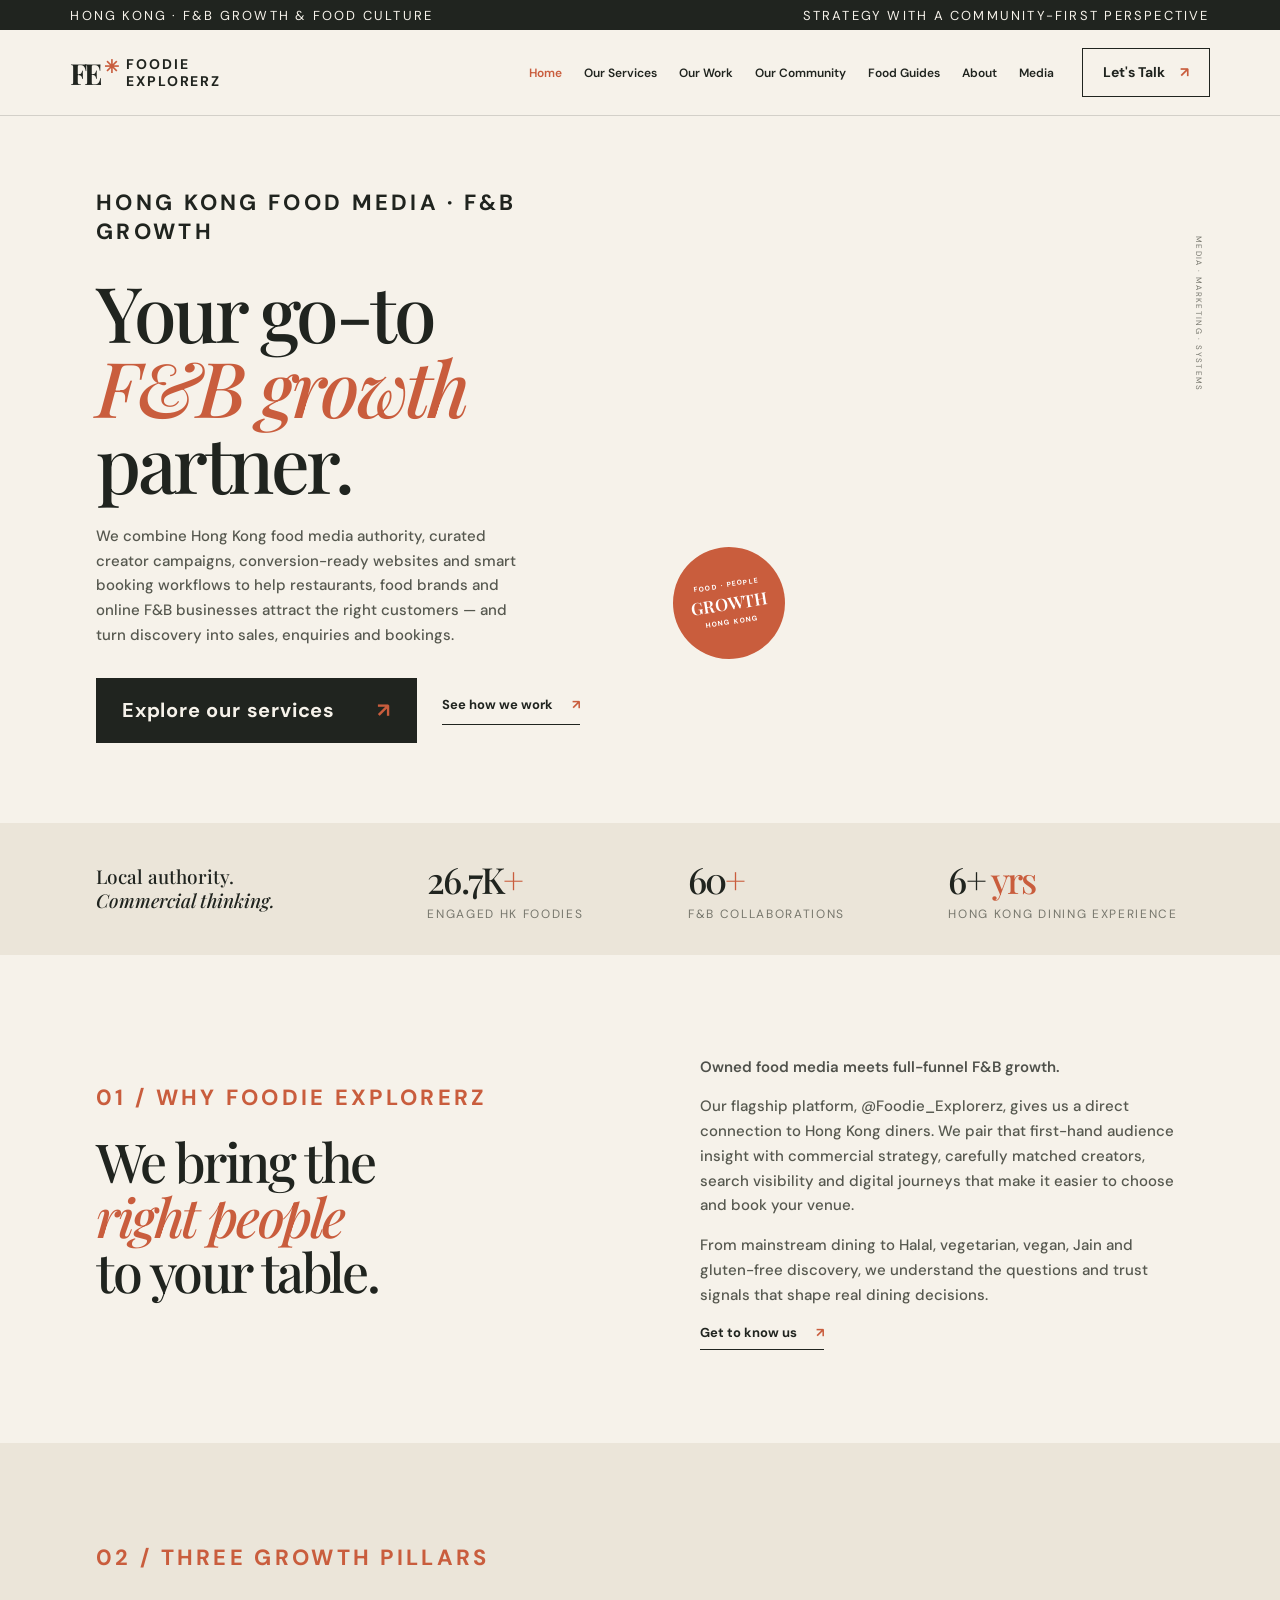
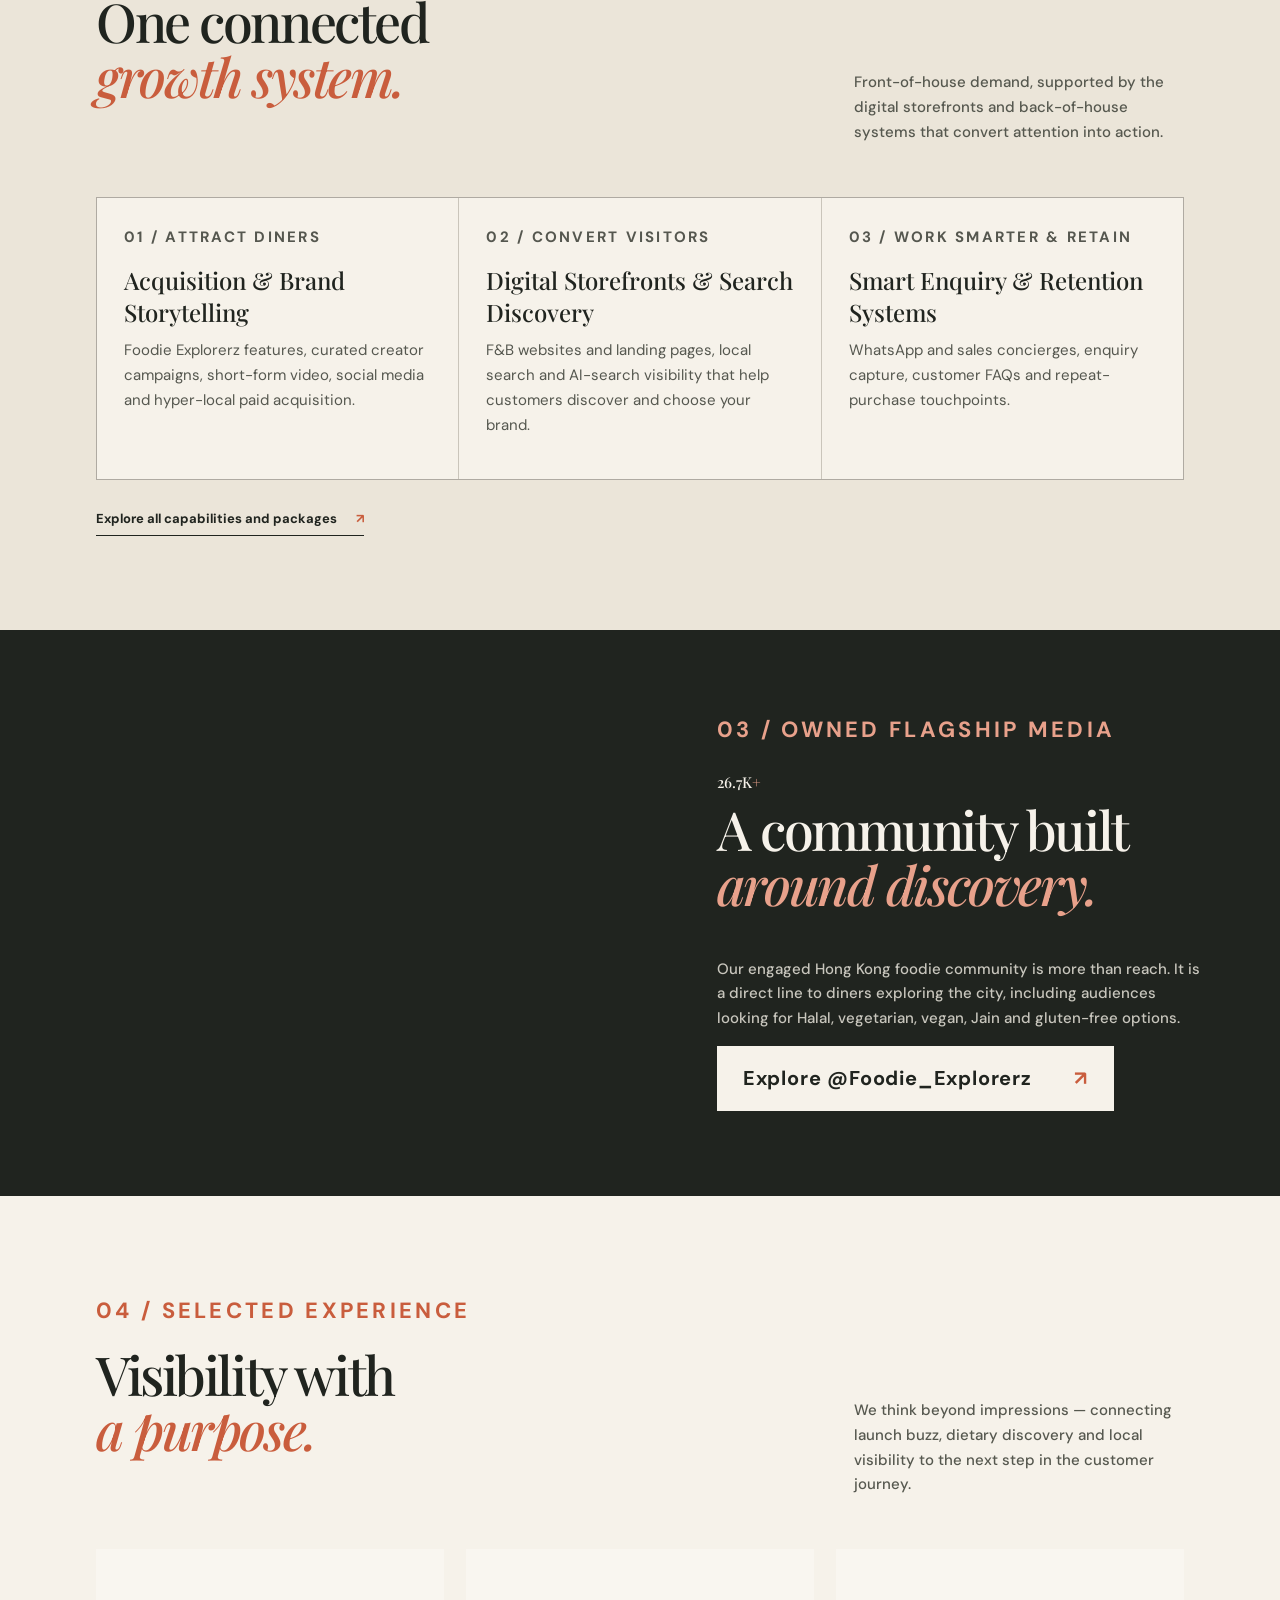
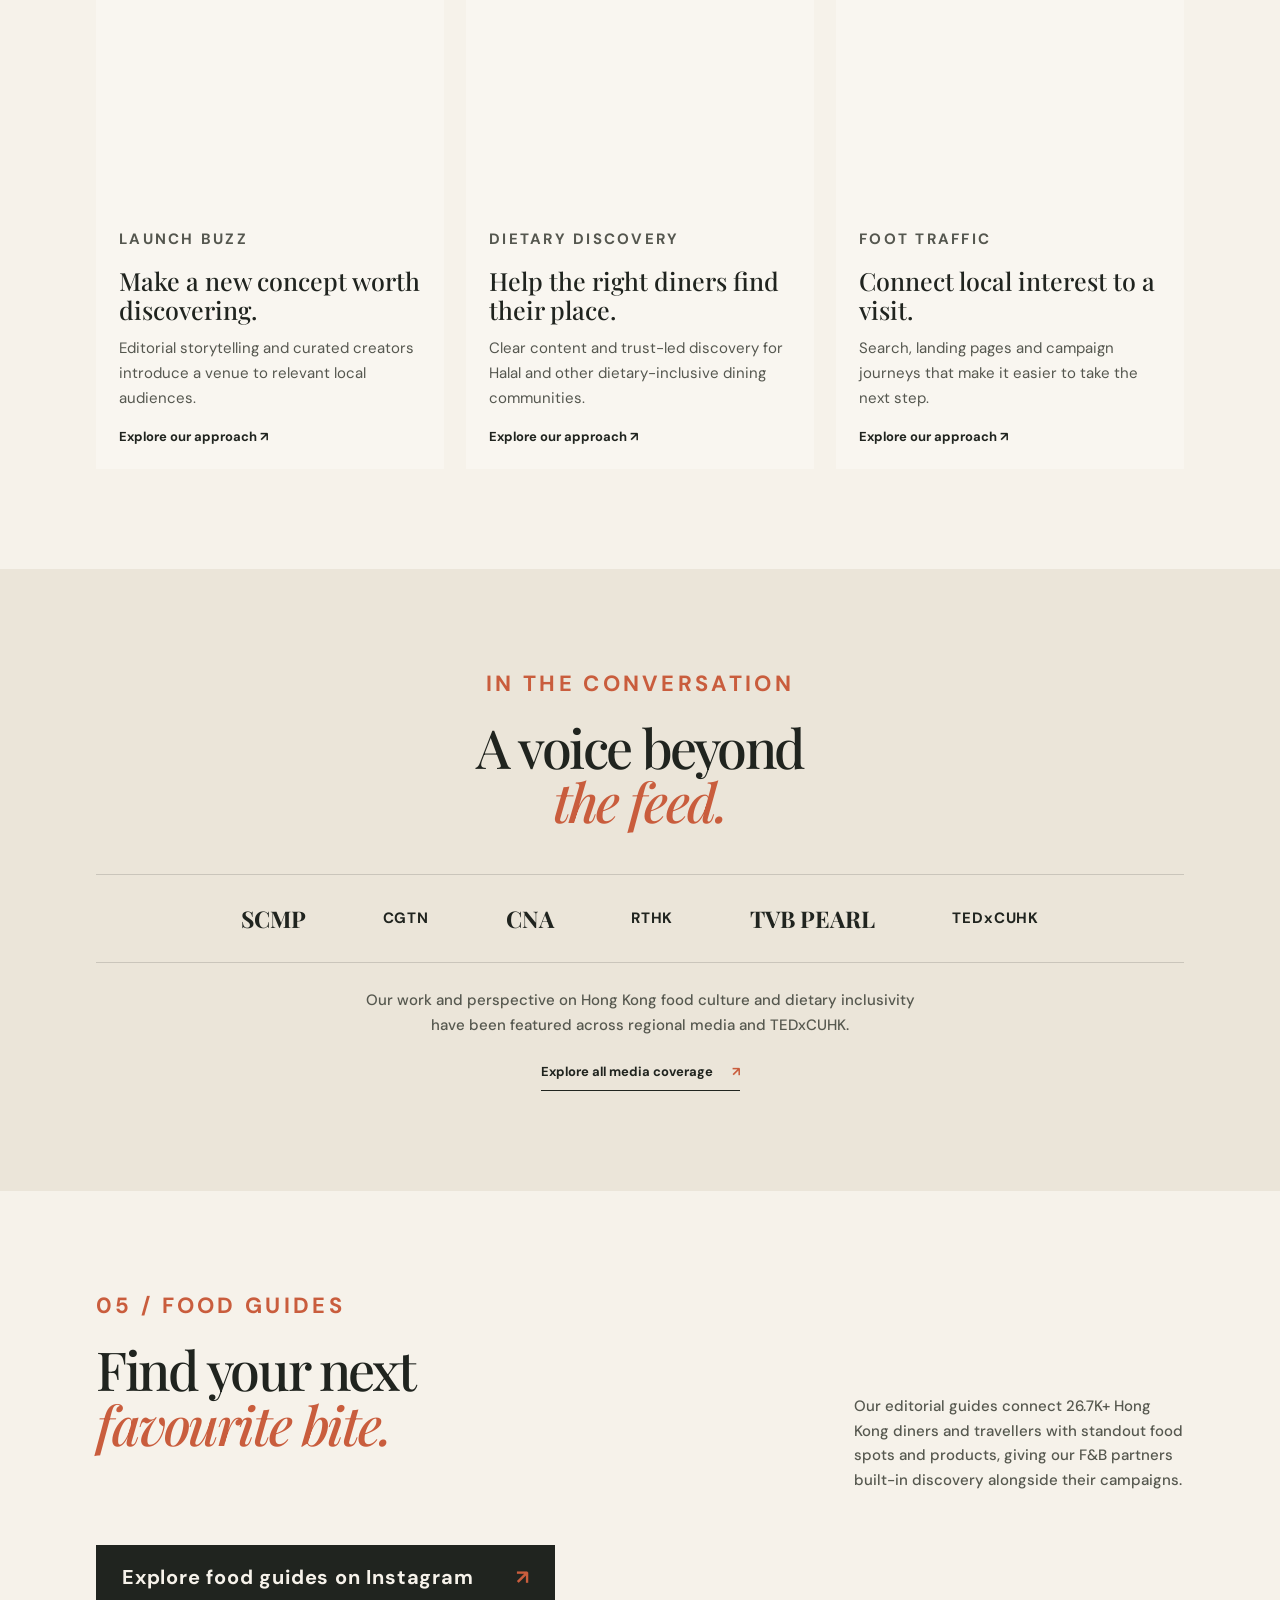
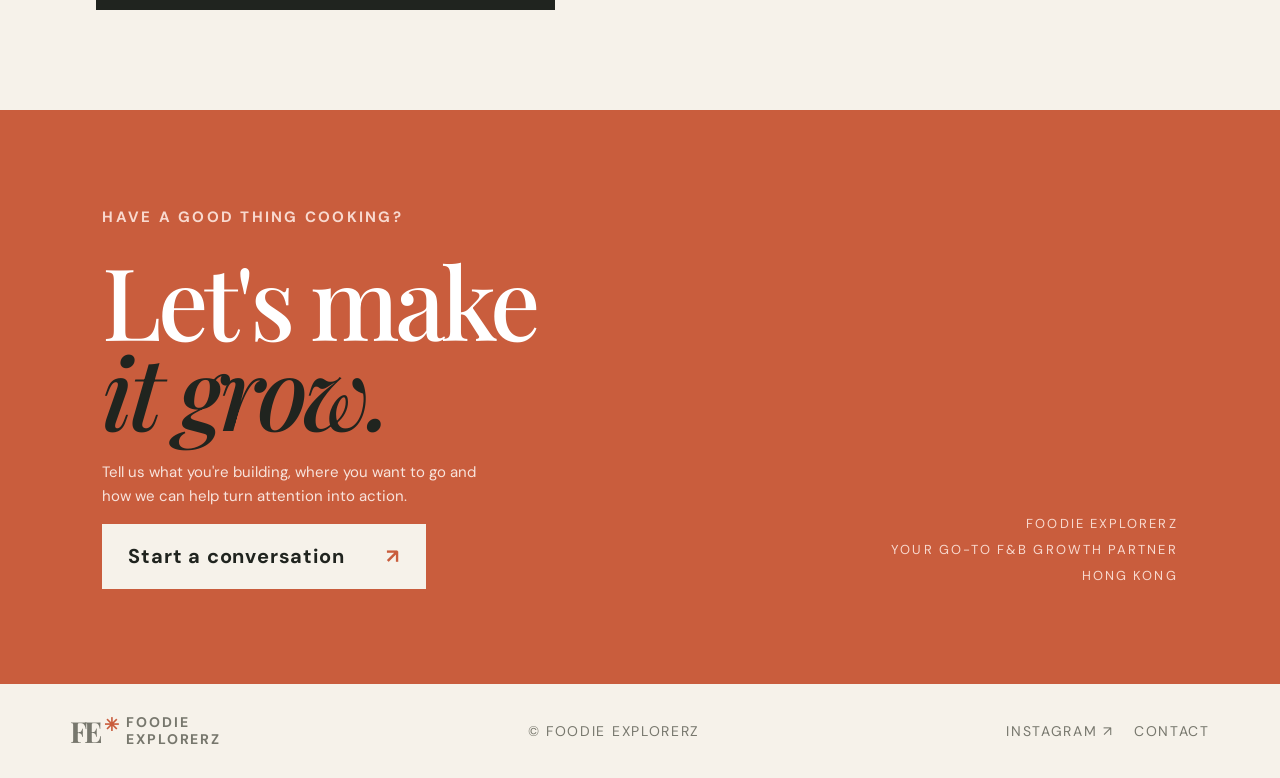
==== index.html @ ff0cc697 "Remove image from right people section" ====
<!doctype html><html lang="en"><head><meta charset="utf-8"><meta name="viewport" content="width=device-width,initial-scale=1"><meta name="description" content="Hong Kong's F&B growth partner combining food media authority, curated creator campaigns, digital storefronts and smart booking workflows."><meta name="theme-color" content="#f6f2ea"><title>Foodie Explorerz — Your Go-to F&B Growth Partner | Foodie Explorerz</title><link rel="stylesheet" href="styles.css?v=20261122-expanded-fnb"></head><body><div class="topline"><span>Hong Kong · F&B growth & food culture</span><span>Strategy with a community-first perspective</span></div><header class="header"><a class="brand" href="index.html"><span class="brand-symbol">FE<b>✳</b></span><span class="brand-word">FOODIE<br>EXPLORERZ</span></a><button class="menu" aria-label="Toggle navigation" aria-expanded="false">☰</button><nav class="nav"><a class="active" href="index.html">Home</a><a class="" href="services.html">Our Services</a><a class="" href="work.html">Our Work</a><a href="community.html">Our Community</a><a href="guides.html">Food Guides</a><a class="" href="about.html">About</a><a href="media.html">Media</a><a class="nav-button " href="contact.html">Let's Talk <span>↗</span></a></nav></header><main>
<section class="hero"><div class="hero-copy"><p class="eyebrow">HONG KONG FOOD MEDIA · F&B GROWTH</p><h1 class="display">Your go-to<br><em>F&B growth</em><br>partner.</h1><p class="body-copy">We combine Hong Kong food media authority, curated creator campaigns, conversion-ready websites and smart booking workflows to help restaurants, food brands and online F&B businesses attract the right customers — and turn discovery into sales, enquiries and bookings.</p><div class="actions"><a class="btn" href="services.html">Explore our services <span class="arrow">↗</span></a><a class="text-link" href="work.html">See how we work <span class="arrow">↗</span></a></div></div>
<div class="hero-visual"><div class="hero-main"></div><div class="hero-inset"></div><div class="roundel"><small>FOOD · PEOPLE</small>GROWTH<span>HONG KONG</span></div><div class="hero-note">MEDIA · MARKETING · SYSTEMS</div></div></section>
<section class="metrics"><div class="metric-intro">Local authority.<br><em>Commercial thinking.</em></div><div class="metric"><strong>26.7K<span>+</span></strong><small>ENGAGED HK FOODIES</small></div><div class="metric"><strong>60<span>+</span></strong><small>F&B COLLABORATIONS</small></div><div class="metric"><strong>6+<span> yrs</span></strong><small>HONG KONG DINING EXPERIENCE</small></div></section>
<section class="section"><div class="split"><div><p class="kicker">01 / WHY FOODIE EXPLORERZ</p><h2 class="h2">We bring the<br><em>right people</em><br>to your table.</h2></div><div><p class="lead">Owned food media meets full-funnel F&B growth.</p><p class="body-copy">Our flagship platform, @Foodie_Explorerz, gives us a direct connection to Hong Kong diners. We pair that first-hand audience insight with commercial strategy, carefully matched creators, search visibility and digital journeys that make it easier to choose and book your venue.</p><p class="body-copy">From mainstream dining to Halal, vegetarian, vegan, Jain and gluten-free discovery, we understand the questions and trust signals that shape real dining decisions.</p><a class="text-link" href="about.html">Get to know us <span class="arrow">↗</span></a></div></div><!-- REPLACE WITH REAL HK SHOOT PHOTO: authentic Hong Kong restaurant kitchen or chef at work. -->
</section>
<section class="section services-preview"><div class="section-head"><div><p class="kicker">02 / THREE GROWTH PILLARS</p><h2 class="h2">One connected<br><em>growth system.</em></h2></div><p class="body-copy">Front-of-house demand, supported by the digital storefronts and back-of-house systems that convert attention into action.</p></div><div class="feature-list pillars"><article class="feature"><p class="kicker">01 / ATTRACT DINERS</p><h3>Acquisition & Brand Storytelling</h3><p>Foodie Explorerz features, curated creator campaigns, short-form video, social media and hyper-local paid acquisition.</p></article><article class="feature"><p class="kicker">02 / CONVERT VISITORS</p><h3>Digital Storefronts & Search Discovery</h3><p>F&B websites and landing pages, local search and AI-search visibility that help customers discover and choose your brand.</p></article><article class="feature"><p class="kicker">03 / WORK SMARTER & RETAIN</p><h3>Smart Enquiry & Retention Systems</h3><p>WhatsApp and sales concierges, enquiry capture, customer FAQs and repeat-purchase touchpoints.</p></article></div><div style="margin-top:28px"><a class="text-link" href="services.html">Explore all capabilities and packages <span class="arrow">↗</span></a></div></section>
<!-- REPLACE WITH REAL HK SHOOT PHOTO: Hong Kong diners sharing a meal; use an owned community photograph. -->
<section class="dark-feature"><div class="dark-image"></div><div class="dark-copy"><p class="kicker">03 / OWNED FLAGSHIP MEDIA</p><p class="big-number">26.7K<span>+</span></p><h2 class="h2">A community built<br><em>around discovery.</em></h2><p class="body-copy" style="color:#c8c6bd">Our engaged Hong Kong foodie community is more than reach. It is a direct line to diners exploring the city, including audiences looking for Halal, vegetarian, vegan, Jain and gluten-free options.</p><a class="btn btn-light" href="https://www.instagram.com/foodie_explorerz/" target="_blank" rel="noopener">Explore @Foodie_Explorerz <span class="arrow">↗</span></a></div></section>
<section class="section"><div class="section-head"><div><p class="kicker">04 / SELECTED EXPERIENCE</p><h2 class="h2">Visibility with<br><em>a purpose.</em></h2></div><p class="body-copy">We think beyond impressions — connecting launch buzz, dietary discovery and local visibility to the next step in the customer journey.</p></div><div class="cards"><article class="card"><!-- REPLACE WITH REAL HK SHOOT PHOTO: relevant restaurant, menu or campaign image for this case-study card. -->
<div class="card-image" style="background-image:url('https://images.unsplash.com/photo-1559339352-11d035aa65de?auto=format&fit=crop&w=900&q=85')"></div><div class="card-content"><p class="kicker">LAUNCH BUZZ</p><h3>Make a new concept worth discovering.</h3><p>Editorial storytelling and curated creators introduce a venue to relevant local audiences.</p><a href="work.html">Explore our approach ↗</a></div></article><article class="card"><div class="card-image" style="background-image:url('https://images.unsplash.com/photo-1555396273-367ea4eb4db5?auto=format&fit=crop&w=900&q=85')"></div><div class="card-content"><p class="kicker">DIETARY DISCOVERY</p><h3>Help the right diners find their place.</h3><p>Clear content and trust-led discovery for Halal and other dietary-inclusive dining communities.</p><a href="work.html">Explore our approach ↗</a></div></article><article class="card"><div class="card-image" style="background-image:url('https://images.unsplash.com/photo-1517248135467-4c7edcad34c4?auto=format&fit=crop&w=900&q=85')"></div><div class="card-content"><p class="kicker">FOOT TRAFFIC</p><h3>Connect local interest to a visit.</h3><p>Search, landing pages and campaign journeys that make it easier to take the next step.</p><a href="work.html">Explore our approach ↗</a></div></article></div></section>
<section class="section press"><p class="kicker">IN THE CONVERSATION</p><h2 class="h2">A voice beyond<br><em>the feed.</em></h2><div class="press-logos"><span>SCMP</span><span>CGTN</span><span>CNA</span><span>RTHK</span><span>TVB PEARL</span><span>TEDxCUHK</span></div><p class="body-copy" style="max-width:570px;margin:25px auto 0">Our work and perspective on Hong Kong food culture and dietary inclusivity have been featured across regional media and TEDxCUHK.</p><div class="press-more"><a class="text-link" href="media.html">Explore all media coverage <span class="arrow">↗</span></a></div></section>
<section class="section"><div class="section-head"><div><p class="kicker">05 / FOOD GUIDES</p><h2 class="h2">Find your next<br><em>favourite bite.</em></h2></div><p class="body-copy">Our editorial guides connect 26.7K+ Hong Kong diners and travellers with standout food spots and products, giving our F&B partners built-in discovery alongside their campaigns.</p></div><a class="btn" href="https://www.instagram.com/foodie_explorerz/" target="_blank" rel="noopener">Explore food guides on Instagram <span class="arrow">↗</span></a></section>
<section class="cta"><div><p class="kicker">HAVE A GOOD THING COOKING?</p><h2>Let's make<br><em>it grow.</em></h2><p>Tell us what you're building, where you want to go and how we can help turn attention into action.</p><a class="btn btn-light" href="contact.html">Start a conversation <span class="arrow">↗</span></a></div><div class="cta-aside">FOODIE EXPLORERZ<br>YOUR GO-TO F&B GROWTH PARTNER<br>HONG KONG</div></section></main><footer class="footer"><a class="brand" href="index.html"><span class="brand-symbol">FE<b>✳</b></span><span class="brand-word">FOODIE<br>EXPLORERZ</span></a><span>© <span data-year></span> FOODIE EXPLORERZ</span><div class="footer-links"><a href="https://www.instagram.com/foodie_explorerz/" target="_blank" rel="noopener">INSTAGRAM ↗</a><a href="contact.html">CONTACT</a></div></footer><script src="script.js"></script></body></html>
---- styles.css ----
@import url('https://fonts.googleapis.com/css2?family=DM+Sans:wght@400;500;600;700&family=Playfair+Display:ital,wght@0,500;0,600;0,700;1,500;1,600&display=swap');
:root{--cream:#f6f2ea;--paper:#ebe5d9;--ink:#20241f;--muted:#77776d;--accent:#c95d3d;--line:rgba(32,36,31,.16);--serif:'Playfair Display',Georgia,serif;--sans:'DM Sans',Arial,sans-serif;--max:1280px}
*{box-sizing:border-box}html{scroll-behavior:smooth}body{margin:0;background:var(--cream);color:var(--ink);font-family:var(--sans);-webkit-font-smoothing:antialiased}a{color:inherit;text-decoration:none}img{max-width:100%;display:block}.topline{height:30px;background:var(--ink);color:var(--cream);display:flex;align-items:center;justify-content:space-between;padding:0 5.5%;font-size:8px;letter-spacing:.17em;text-transform:uppercase}.header{height:86px;padding:0 5.5%;display:flex;align-items:center;justify-content:space-between;border-bottom:1px solid var(--line);position:sticky;top:0;background:rgba(246,242,234,.96);backdrop-filter:blur(12px);z-index:20}.brand{display:flex;align-items:center;gap:10px}.brand-symbol{font:700 29px var(--serif);letter-spacing:-.1em}.brand-symbol b{color:var(--accent);font-size:18px;vertical-align:top;margin-left:4px}.brand-word{font-size:9px;font-weight:700;line-height:1.2;letter-spacing:.14em}.nav{display:flex;align-items:center;gap:27px;font-size:10px;font-weight:600}.nav a{transition:color .2s}.nav a:hover,.nav a.active{color:var(--accent)}.nav .nav-button{padding:13px 17px;border:1px solid var(--ink)}.nav-button span,.arrow{color:var(--accent);margin-left:12px}.menu{display:none;border:0;background:none;font-size:24px;color:var(--ink)}.wrap{max-width:var(--max);margin:auto}.eyebrow,.kicker{font-size:9px;letter-spacing:.19em;font-weight:700;text-transform:uppercase}.kicker{color:var(--accent)}h1,h2,h3,p{margin-top:0}h1,h2{font-family:var(--serif);font-weight:500;letter-spacing:-.045em}h1 em,h2 em{color:var(--accent);font-weight:500}.display{font-size:clamp(54px,7vw,94px);line-height:.98}.h2{font-size:clamp(43px,5vw,68px);line-height:1.02}.lead{font:500 22px/1.4 var(--serif)}.body-copy{font-size:13px;line-height:1.9;color:var(--muted)}.btn{display:inline-flex;align-items:center;justify-content:space-between;gap:30px;padding:16px 19px;background:var(--ink);color:var(--cream);font-size:10px;font-weight:700;letter-spacing:.04em;transition:transform .2s}.btn:hover{transform:translateY(-3px)}.btn-light{background:var(--cream);color:var(--ink)}.btn-outline{background:transparent;border:1px solid var(--ink);color:var(--ink)}.text-link{font-size:10px;font-weight:700;border-bottom:1px solid var(--ink);padding-bottom:8px}.text-link .arrow{margin-left:16px}.section{padding:100px 7.5%}.section-head{display:flex;align-items:end;justify-content:space-between;gap:45px;margin-bottom:48px}.section-head>p{max-width:330px;margin:0 0 4px}.hero{padding:72px 7.5% 80px;display:grid;grid-template-columns:1fr 1fr;gap:6%;align-items:center;max-width:1500px;margin:auto}.hero-copy{max-width:590px}.hero h1{margin:28px 0 24px}.hero-copy .body-copy{max-width:440px}.actions{display:flex;align-items:center;gap:25px;margin-top:30px;flex-wrap:wrap}.hero-visual{height:510px;position:relative}.hero-main{position:absolute;inset:0 8% 8% 8%;background:center/cover url('https://images.unsplash.com/photo-1414235077428-338989a2e8c0?auto=format&fit=crop&w=1400&q=85')}.hero-inset{position:absolute;right:0;bottom:0;width:38%;height:40%;border:9px solid var(--cream);background:center/cover url('https://images.unsplash.com/photo-1547592180-85f173990554?auto=format&fit=crop&w=700&q=85')}.roundel{position:absolute;left:0;bottom:12%;width:112px;height:112px;border-radius:50%;background:var(--accent);color:white;display:grid;place-content:center;text-align:center;transform:rotate(-9deg);font:600 17px/1.1 var(--serif)}.roundel small{font:700 7px var(--sans);letter-spacing:.17em;margin-bottom:5px}.roundel span{font:700 7px var(--sans);letter-spacing:.15em;margin-top:5px}.hero-note{position:absolute;right:-20px;top:5%;writing-mode:vertical-rl;font-size:8px;letter-spacing:.17em;color:var(--muted)}.metrics{background:var(--paper);padding:32px 7.5%;display:grid;grid-template-columns:1.3fr repeat(3,1fr);gap:25px;align-items:center}.metric-intro{font:500 19px/1.25 var(--serif)}.metric strong{font:500 40px var(--serif);letter-spacing:-.05em;display:block}.metric strong span{color:var(--accent)}.metric small{font-size:8px;letter-spacing:.14em;color:var(--muted)}.split{display:grid;grid-template-columns:1fr 1fr;gap:11%;align-items:end}.image-wide{height:390px;background:center/cover url('https://maryamdps.github.io/projects/foodie-explorerz/HKTDC%20Expo.png');margin-top:60px}.services-preview{background:var(--paper)}.service-list{border-top:1px solid var(--line)}.service{display:grid;grid-template-columns:60px 1fr 30px;gap:18px;align-items:center;padding:25px 0;border-bottom:1px solid var(--line)}.service .num{font-size:9px;color:var(--accent)}.service h3{font:500 24px var(--serif);margin:0 0 6px}.service p{font-size:11px;color:var(--muted);margin:0;line-height:1.7}.service .arrow{font-size:20px}.dark-feature{background:var(--ink);color:var(--cream);display:grid;grid-template-columns:1fr 1fr;min-height:540px}.dark-image{background:center/cover url('https://images.unsplash.com/photo-1517248135467-4c7edcad34c4?auto=format&fit=crop&w=1300&q=85')}.dark-copy{padding:85px 12%;align-self:center}.dark-copy .kicker{color:#e8a18b}.dark-copy .h2 em{color:#e8a18b}.big-number{font:500 72px var(--serif);margin:26px 0 8px}.big-number span{color:#e8a18b}.cards{display:grid;grid-template-columns:repeat(3,1fr);gap:22px}.card-image{height:255px;background-size:cover;background-position:center}.card{background:#f9f6f0}.card-content{padding:23px}.card .kicker{font-size:8px}.card h3{font:500 25px/1.15 var(--serif);margin:12px 0}.card p{font-size:11px;line-height:1.8;color:var(--muted)}.card a{font-size:10px;font-weight:700}.press{background:var(--paper);text-align:center}.press-logos{display:flex;justify-content:center;gap:clamp(25px,6vw,80px);align-items:center;padding:28px 0;border-block:1px solid var(--line);font:700 23px var(--serif);flex-wrap:wrap}.press-logos span:nth-child(even){font:700 15px var(--sans);letter-spacing:.06em}.quote-grid{display:grid;grid-template-columns:repeat(3,1fr);gap:16px}.quote{padding:28px;background:var(--paper);min-height:220px;display:flex;flex-direction:column}.quote mark{background:none;color:var(--accent);font:50px var(--serif)}.quote p{font:500 16px/1.5 var(--serif);margin:12px 0 22px}.quote cite{font-style:normal;font-size:8px;font-weight:700;letter-spacing:.15em;color:var(--muted);margin-top:auto}.cta{background:var(--accent);color:white;padding:95px 8%;display:flex;justify-content:space-between;align-items:end;gap:40px}.cta .kicker{color:#f8d9cf}.cta h2{font-size:clamp(60px,8vw,100px);line-height:.9;margin:25px 0}.cta h2 em{color:var(--ink)}.cta p{font-size:12px;line-height:1.8;max-width:380px;color:#f8e3dc}.cta-aside{text-align:right;font-size:8px;line-height:2;letter-spacing:.16em;color:#f8d9cf}.footer{padding:28px 5.5%;display:flex;align-items:center;justify-content:space-between;gap:20px;font-size:8px;letter-spacing:.12em;color:var(--muted)}.footer-links{display:flex;gap:20px}.page-hero{padding:85px 8% 65px;max-width:1500px;margin:auto}.page-hero h1{max-width:900px;margin:25px 0}.page-hero .body-copy{max-width:600px}.page-banner{height:430px;background:center/cover}.two-col{display:grid;grid-template-columns:1fr 1fr;gap:8%;align-items:center}.feature-list{display:grid;grid-template-columns:1fr 1fr;gap:1px;background:var(--line);border:1px solid var(--line)}.feature{background:var(--cream);padding:27px}.feature h3{font:500 23px var(--serif);margin:10px 0}.feature p{font-size:11px;line-height:1.8;color:var(--muted)}.tag{display:inline-block;padding:8px 11px;border:1px solid var(--line);font-size:9px;margin:4px 5px 4px 0}.work-placeholder{background:var(--paper);padding:36px;min-height:180px;display:flex;flex-direction:column;justify-content:center}.work-placeholder strong{font:500 27px var(--serif)}.work-placeholder small{font-size:8px;letter-spacing:.16em;color:var(--accent)}.form{max-width:650px}.form label{display:block;font-size:10px;font-weight:700;margin:18px 0 7px}.form input,.form textarea,.form select{width:100%;padding:14px;border:1px solid var(--line);background:#fffdf9;font:12px var(--sans);color:var(--ink)}.form textarea{min-height:130px;resize:vertical}.form-note{font-size:10px;color:var(--muted);line-height:1.7}.guide-grid{display:grid;grid-template-columns:repeat(3,1fr);gap:20px}.guide-tile{min-height:270px;display:flex;align-items:end;padding:24px;color:white;background-size:cover;background-position:center;position:relative}.guide-tile:before{content:'';position:absolute;inset:0;background:linear-gradient(transparent,rgba(0,0,0,.65))}.guide-tile div{position:relative}.guide-tile h3{font:500 27px var(--serif);margin:7px 0}.guide-tile span{font-size:8px;letter-spacing:.16em}.notice{padding:18px 20px;background:var(--paper);font-size:11px;line-height:1.8;color:var(--muted)}@media(max-width:900px){.nav{gap:15px}.nav a{font-size:9px}.hero{gap:3%;padding-inline:6%}.metrics{grid-template-columns:repeat(3,1fr)}.metric-intro{grid-column:1/-1}.section{padding:80px 6%}.dark-copy{padding:60px 8%}}@media(max-width:650px){.topline{padding:0 5%;font-size:7px}.topline span:last-child{display:none}.header{height:70px;padding:0 5%}.menu{display:block}.nav{display:none;position:absolute;top:69px;left:0;right:0;background:var(--cream);padding:24px 6%;border-bottom:1px solid var(--line);flex-direction:column;align-items:flex-start;gap:20px}.nav.open{display:flex}.hero{display:block;padding:48px 6% 58px}.hero h1{font-size:59px}.hero-visual{height:350px;margin-top:35px}.roundel{width:88px;height:88px;font-size:14px}.hero-note{right:-10px}.metrics{padding:27px 6%;grid-template-columns:1fr 1fr;row-gap:22px}.metric-intro{grid-column:1/-1}.metric strong{font-size:33px}.section{padding:70px 6%}.split,.two-col{grid-template-columns:1fr;gap:28px}.image-wide{height:250px;margin-top:35px}.section-head{display:block;margin-bottom:35px}.section-head>p{margin-top:20px}.service{grid-template-columns:28px 1fr 18px;gap:10px}.service h3{font-size:20px}.dark-feature{grid-template-columns:1fr}.dark-image{min-height:270px}.dark-copy{padding:50px 7%}.big-number{font-size:62px}.cards,.quote-grid,.guide-grid{grid-template-columns:1fr}.card-image{height:230px}.press-logos{gap:20px;font-size:20px}.press-logos span:nth-child(even){font-size:13px}.cta{display:block;padding:70px 7%}.cta h2{font-size:76px}.cta-aside{text-align:left;margin-top:45px}.footer{padding:25px 6%;flex-wrap:wrap}.footer>span{order:3;width:100%}.footer-links{flex-wrap:wrap}.page-hero{padding:65px 6% 45px}.page-hero h1{font-size:56px}.page-banner{height:270px}.feature-list{grid-template-columns:1fr}.guide-tile{min-height:240px}}


/* Typography refinement: improve readability across navigation, headings and controls */
.topline{font-size:10px}
.brand-word{font-size:11px}
.nav{font-size:12px;gap:29px}
.nav a{font-size:12px}
.eyebrow,.kicker{font-size:11px}
.body-copy{font-size:15px;line-height:1.85}
.btn{font-size:12px;padding:17px 21px}
.text-link{font-size:12px}
.metric small{font-size:10px}
.service .num{font-size:11px}
.service h3{font-size:27px}
.service p{font-size:13px}
.card .kicker{font-size:10px}
.card h3{font-size:28px}
.card p{font-size:13px}
.card a{font-size:12px}
.quote cite{font-size:10px}
.footer{font-size:10px}
.page-hero .body-copy{font-size:15px}
.feature h3{font-size:26px}
.feature p{font-size:13px}
.tag{font-size:11px}
.work-placeholder small{font-size:10px}
.form label{font-size:12px}
.form input,.form textarea,.form select{font-size:14px}
.form-note,.notice{font-size:13px}
.guide-tile span{font-size:10px}
@media(max-width:900px){.nav a{font-size:12px}}
@media(max-width:650px){
  .topline{font-size:8px}
  .brand-word{font-size:10px}
  .nav a{font-size:14px}
  .hero h1{font-size:clamp(56px,12vw,68px)}
  .page-hero h1{font-size:clamp(52px,11vw,64px)}
  .body-copy,.page-hero .body-copy{font-size:14px}
  .eyebrow,.kicker{font-size:10px}
  .btn{font-size:12px}
  .service h3{font-size:22px}
  .service p{font-size:12px}
  .card h3{font-size:26px}
  .card p{font-size:13px}
  .footer{font-size:9px}
}

/* Second readability pass: make all supporting text and controls clearly legible */
body{font-size:16px}
.topline{font-size:11px}
.brand-word{font-size:12px}
.nav,.nav a{font-size:14px}
.eyebrow,.kicker{font-size:13px;letter-spacing:.15em}
.body-copy,.page-hero .body-copy{font-size:17px;line-height:1.8}
.lead{font-size:25px}
.btn{font-size:14px;padding:19px 23px}
.text-link{font-size:14px}
.metric-intro{font-size:22px}
.metric small{font-size:12px}
.service .num{font-size:13px}
.service h3{font-size:30px}
.service p{font-size:15px;line-height:1.75}
.card .kicker{font-size:12px}
.card h3{font-size:31px}
.card p{font-size:15px;line-height:1.75}
.card a{font-size:14px}
.quote p{font-size:19px}
.quote cite{font-size:12px}
.footer{font-size:12px}
.feature h3{font-size:29px}
.feature p{font-size:15px}
.tag{font-size:13px}
.work-placeholder small{font-size:12px}
.work-placeholder strong{font-size:30px}
.form label{font-size:14px}
.form input,.form textarea,.form select{font-size:16px;padding:16px}
.form-note,.notice{font-size:15px}
.guide-tile span{font-size:12px}
.guide-tile h3{font-size:30px}
.cta p{font-size:15px}
.cta-aside{font-size:11px}
@media(max-width:900px){
  .nav a{font-size:13px}
  .body-copy,.page-hero .body-copy{font-size:16px}
}
@media(max-width:650px){
  .topline{font-size:9px}
  .brand-word{font-size:11px}
  .nav a{font-size:16px}
  .hero h1{font-size:clamp(58px,13vw,72px)}
  .page-hero h1{font-size:clamp(54px,12vw,68px)}
  .body-copy,.page-hero .body-copy{font-size:16px;line-height:1.75}
  .eyebrow,.kicker{font-size:11px}
  .lead{font-size:22px}
  .btn{font-size:14px;padding:17px 20px}
  .text-link{font-size:13px}
  .service h3{font-size:24px}
  .service p{font-size:14px}
  .card h3{font-size:29px}
  .card p{font-size:15px}
  .metric small{font-size:11px}
  .quote p{font-size:18px}
  .footer{font-size:10px}
  .feature h3{font-size:26px}
  .feature p{font-size:14px}
  .form label{font-size:13px}
  .form input,.form textarea,.form select{font-size:16px}
  .form-note,.notice{font-size:14px}
  .guide-tile h3{font-size:28px}
  .guide-tile span{font-size:11px}
  .cta p{font-size:14px}
}


/* Button labels: deliberately larger for clear, comfortable reading */
.btn,
button.btn,
a.btn,
input[type="submit"],
.form button,
.nav .nav-button {
  font-size: 18px !important;
  font-weight: 700;
  line-height: 1.25;
}
.btn,
button.btn,
a.btn,
.form button {
  padding: 20px 26px;
}
.nav .nav-button {
  font-size: 14px !important;
  padding: 15px 20px;
}
@media(max-width:650px) {
  .btn,
  button.btn,
  a.btn,
  input[type="submit"],
  .form button {
    font-size: 17px !important;
    padding: 18px 22px;
  }
  .nav .nav-button {
    font-size: 15px !important;
  }
}


/* Global type-size increase across the entire site */
body { font-size: 18px; }
.topline { font-size: 13px; }
.brand-word { font-size: 14px; }
.nav, .nav a { font-size: 16px; }
.eyebrow, .kicker { font-size: 14px; }
.body-copy, .page-hero .body-copy { font-size: 19px; line-height: 1.8; }
.lead { font-size: 28px; }
.btn, button.btn, a.btn, input[type="submit"], .form button { font-size: 20px !important; line-height: 1.3; padding: 22px 28px; }
.nav .nav-button { font-size: 16px !important; }
.text-link { font-size: 16px; }
.metric-intro { font-size: 25px; }
.metric small { font-size: 14px; }
.service .num { font-size: 15px; }
.service h3 { font-size: 33px; }
.service p { font-size: 17px; line-height: 1.75; }
.card .kicker { font-size: 14px; }
.card h3 { font-size: 34px; }
.card p { font-size: 17px; line-height: 1.75; }
.card a { font-size: 16px; }
.quote p { font-size: 21px; }
.quote cite { font-size: 14px; }
.footer { font-size: 14px; }
.feature h3 { font-size: 32px; }
.feature p { font-size: 17px; }
.tag { font-size: 15px; }
.work-placeholder small { font-size: 14px; }
.work-placeholder strong { font-size: 33px; }
.form label { font-size: 16px; }
.form input, .form textarea, .form select { font-size: 18px; }
.form-note, .notice { font-size: 17px; }
.guide-tile span { font-size: 14px; }
.guide-tile h3 { font-size: 33px; }
.cta p { font-size: 18px; }
.cta-aside { font-size: 13px; }
@media(max-width:900px) {
  .nav a { font-size: 15px; }
  .body-copy, .page-hero .body-copy { font-size: 18px; }
}
@media(max-width:650px) {
  .topline { font-size: 10px; }
  .brand-word { font-size: 12px; }
  .nav a { font-size: 17px; }
  .hero h1 { font-size: clamp(60px, 13vw, 74px); }
  .page-hero h1 { font-size: clamp(56px, 12vw, 70px); }
  .body-copy, .page-hero .body-copy { font-size: 17px; line-height: 1.75; }
  .eyebrow, .kicker { font-size: 12px; }
  .lead { font-size: 24px; }
  .btn, button.btn, a.btn, input[type="submit"], .form button { font-size: 19px !important; padding: 20px 24px; }
  .text-link { font-size: 15px; }
  .service h3 { font-size: 26px; }
  .service p { font-size: 16px; }
  .card h3 { font-size: 31px; }
  .card p { font-size: 16px; }
  .metric small { font-size: 12px; }
  .quote p { font-size: 19px; }
  .footer { font-size: 11px; }
  .feature h3 { font-size: 28px; }
  .feature p { font-size: 16px; }
  .form label { font-size: 14px; }
  .form input, .form textarea, .form select { font-size: 17px; }
  .form-note, .notice { font-size: 15px; }
  .guide-tile h3 { font-size: 30px; }
  .guide-tile span { font-size: 12px; }
  .cta p { font-size: 16px; }
}


/* Requested type scale: 22px body copy and controls; display headings stay larger */
body p,
.body-copy,
.page-hero .body-copy,
.service p,
.card p,
.feature p,
.quote p,
.cta p,
.notice,
.form-note,
.form label,
.form input,
.form textarea,
.form select,
.btn,
button,
input[type="submit"],
.form button,
.text-link {
  font-size: 22px !important;
}
.btn,
button.btn,
a.btn,
input[type="submit"],
.form button {
  line-height: 1.25;
  padding: 20px 26px;
}
@media (max-width: 650px) {
  body p,
  .body-copy,
  .page-hero .body-copy,
  .service p,
  .card p,
  .feature p,
  .quote p,
  .cta p,
  .notice,
  .form-note,
  .form label,
  .form input,
  .form textarea,
  .form select,
  .btn,
  button,
  input[type="submit"],
  .form button,
  .text-link {
    font-size: 22px !important;
  }
}


/* 22px reading scale: body copy and action controls; display headings retain hierarchy */
body p:not(.kicker):not(.eyebrow),
.body-copy,.page-hero .body-copy,.service p,.card p,.feature p,.quote p,.cta p,
.notice,.form-note,.form label,.form input,.form textarea,.form select,
.btn,button,input[type="submit"],.form button,.text-link {
  font-size:22px !important;
  line-height:1.55;
}
.nav { gap:16px; }
.nav a { font-size:13px; }
.nav .nav-button { font-size:14px !important; }
@media(max-width:900px){.nav{gap:15px}.nav a{font-size:13px}}
@media(max-width:650px){
 body p:not(.kicker):not(.eyebrow),.body-copy,.page-hero .body-copy,.service p,.card p,
 .feature p,.quote p,.cta p,.notice,.form-note,.form label,.form input,.form textarea,
 .form select,.btn,button,input[type="submit"],.form button,.text-link {
  font-size:22px !important;line-height:1.5;
 }
 .nav a{font-size:17px}
}


/* Header navigation spacing and city guide cards */
.nav{gap:22px}
.nav a{white-space:nowrap}
.nav .nav-button{margin-left:6px;padding-left:22px;padding-right:22px}
.blog-cities{display:grid;grid-template-columns:repeat(4,minmax(0,1fr));gap:18px}
.blog-city{min-height:245px;padding:25px;background:var(--paper);display:flex;flex-direction:column;justify-content:space-between;border:1px solid var(--line);transition:transform .2s}
.blog-city:hover{transform:translateY(-4px)}
.blog-city .city-no{font-size:13px;letter-spacing:.14em;color:var(--accent);font-weight:700}
.blog-city h3{font:500 34px/1.05 var(--serif);margin:18px 0 10px}
.blog-city p{font-size:18px!important;line-height:1.5;color:var(--muted);margin:0}
.blog-city .city-status{font-size:14px;letter-spacing:.1em;font-weight:700;text-transform:uppercase;margin-top:24px}
.blog-city.featured{background:var(--ink);color:var(--cream)}
.blog-city.featured p{color:#c8c6bd}
.blog-city.featured .city-no,.blog-city.featured .city-status{color:#e8a18b}
@media(max-width:900px){.blog-cities{grid-template-columns:repeat(2,minmax(0,1fr))}.nav{gap:14px}}
@media(max-width:650px){.blog-cities{grid-template-columns:1fr}.blog-city{min-height:190px}.nav{gap:12px}.nav a{white-space:normal}}


/* Refined typography: reduce oversized page text while keeping the header CTA unchanged */
body { font-size: 16px; }
body p:not(.kicker):not(.eyebrow),
.body-copy, .page-hero .body-copy,
.service p, .card p, .feature p, .quote p, .cta p,
.notice, .form-note {
  font-size: 17px !important;
  line-height: 1.7;
}
.lead, .metric-intro { font-size: 21px; }
.service h3 { font-size: 27px; }
.card h3, .guide-tile h3 { font-size: 28px; }
.feature h3 { font-size: 27px; }
.quote p { font-size: 18px !important; }
.text-link, .card a { font-size: 15px !important; }
.metric small, .form label { font-size: 13px; }
.form input, .form textarea, .form select { font-size: 16px !important; }
.form-note, .notice { font-size: 15px !important; }
.btn, button, input[type="submit"], .form button {
  font-size: 16px !important;
  line-height: 1.3;
  padding: 17px 22px;
}
/* Keep the header navigation and its CTA at their existing sizes */
.nav a { font-size: 13px; }
.nav .nav-button { font-size: 14px !important; padding: 15px 20px; }
@media(max-width:900px) {
  .nav a { font-size: 13px; }
  .body-copy, .page-hero .body-copy { font-size: 17px !important; }
}
@media(max-width:650px) {
  body p:not(.kicker):not(.eyebrow),
  .body-copy, .page-hero .body-copy,
  .service p, .card p, .feature p, .quote p, .cta p,
  .notice, .form-note {
    font-size: 16px !important;
    line-height: 1.65;
  }
  .nav a { font-size: 17px; }
  .nav .nav-button { font-size: 15px !important; }
  .btn, button, input[type="submit"], .form button {
    font-size: 16px !important;
    padding: 16px 20px;
  }
  .service h3 { font-size: 24px; }
  .card h3, .guide-tile h3 { font-size: 26px; }
  .feature h3 { font-size: 24px; }
  .lead, .metric-intro { font-size: 19px; }
}


/* Further reduce the overall type scale; preserve the header CTA size */
body { font-size: 15px; }
body p:not(.kicker):not(.eyebrow),
.body-copy, .page-hero .body-copy,
.service p, .card p, .feature p, .quote p, .cta p,
.notice, .form-note {
  font-size: 15px !important;
  line-height: 1.65;
}
.display { font-size: clamp(46px, 6vw, 78px); }
.h2 { font-size: clamp(36px, 4.2vw, 58px); }
.hero h1 { font-size: clamp(46px, 6vw, 78px); }
.page-hero h1 { font-size: clamp(44px, 5.5vw, 72px); }
.lead, .metric-intro { font-size: 19px; }
.eyebrow, .kicker { font-size: 10px; }
.service h3 { font-size: 24px; }
.card h3, .guide-tile h3 { font-size: 25px; }
.feature h3 { font-size: 24px; }
.quote p { font-size: 16px !important; }
.text-link, .card a { font-size: 13px !important; }
.metric strong { font-size: 36px; }
.metric small, .form label { font-size: 12px; }
.form input, .form textarea, .form select { font-size: 15px !important; }
.form-note, .notice { font-size: 14px !important; }
.btn, button, input[type="submit"], .form button {
  font-size: 15px !important;
  padding: 15px 20px;
}
/* Header CTA remains unchanged */
.nav a { font-size: 12px; }
.nav .nav-button { font-size: 14px !important; padding: 15px 20px; }
@media(max-width:900px) {
  .hero h1 { font-size: clamp(44px, 7vw, 68px); }
  .page-hero h1 { font-size: clamp(42px, 6.5vw, 64px); }
}
@media(max-width:650px) {
  body p:not(.kicker):not(.eyebrow),
  .body-copy, .page-hero .body-copy,
  .service p, .card p, .feature p, .quote p, .cta p,
  .notice, .form-note {
    font-size: 15px !important;
    line-height: 1.6;
  }
  .hero h1 { font-size: 48px; }
  .page-hero h1 { font-size: 46px; }
  .h2 { font-size: 38px; }
  .nav a { font-size: 16px; }
  .nav .nav-button { font-size: 15px !important; }
  .btn, button, input[type="submit"], .form button {
    font-size: 15px !important;
    padding: 14px 18px;
  }
  .service h3 { font-size: 22px; }
  .card h3, .guide-tile h3 { font-size: 24px; }
  .feature h3 { font-size: 22px; }
  .lead, .metric-intro { font-size: 18px; }
}

/* 2026–27 F&B growth website components */
.pillars{grid-template-columns:repeat(3,minmax(0,1fr))}
.pillar-block{margin-top:54px}
.pillar-heading{display:grid;grid-template-columns:70px 1fr;gap:18px;align-items:start;margin-bottom:24px}
.pillar-number{font:500 48px/1 var(--serif);color:var(--accent)}
.pillar-heading .h2{font-size:clamp(32px,4vw,52px);max-width:900px}
.pillar-heading .kicker{margin-bottom:10px}
.package-grid{display:grid;grid-template-columns:repeat(2,minmax(0,1fr));gap:16px;margin-top:38px}
.package-card{background:var(--cream);border:1px solid var(--line);padding:30px;display:flex;flex-direction:column;min-height:250px}
.package-card.featured-package{background:var(--ink);color:var(--cream)}
.package-index{font-size:9px;letter-spacing:.16em;color:var(--accent);font-weight:700}
.package-card h3{font:500 27px/1.15 var(--serif);margin:20px 0 12px}
.package-card p{font-size:14px!important;line-height:1.75;color:var(--muted);margin:0}
.featured-package p{color:#d0cec5}
.featured-package .package-index{color:#e8a18b}
.pricing-anchor{margin:36px 0 20px;font-size:15px;line-height:1.7;color:var(--muted);max-width:760px}
.pricing-anchor strong{color:var(--ink)}
.services-cta-row{margin-top:22px}
.contact-layout{display:grid;grid-template-columns:.85fr 1.15fr;gap:8%;align-items:start}
.contact-email-label{font-size:9px;letter-spacing:.16em;font-weight:700;color:var(--accent);margin:30px 0 8px}
.contact-email{font:500 clamp(18px,2.2vw,25px) var(--serif);border-bottom:1px solid var(--line);padding-bottom:7px;overflow-wrap:anywhere}
.contact-social{margin-top:50px}
.inquiry-form{max-width:none;background:var(--cream);padding:30px;border:1px solid var(--line)}
.inquiry-form label{margin-top:17px}
.inquiry-form input,.inquiry-form select,.inquiry-form textarea{border-radius:0;min-height:48px}
.inquiry-form textarea{min-height:145px}
.inquiry-form button{margin-top:22px;border:0;cursor:pointer}
.tag-list{margin:22px 0 28px}
@media(max-width:900px){.pillars{grid-template-columns:1fr 1fr}.contact-layout{grid-template-columns:1fr;gap:40px}}
@media(max-width:650px){.pillars,.package-grid{grid-template-columns:1fr}.pillar-heading{grid-template-columns:45px 1fr;gap:12px}.pillar-number{font-size:36px}.pillar-heading .h2{font-size:34px}.package-card{padding:24px;min-height:0}.inquiry-form{padding:20px}.contact-email{font-size:21px}}

/* Expanded F&B scope, clearer supporting typography and dedicated portfolio layouts */
.lead{font-family:var(--sans);font-size:18px;font-weight:600;line-height:1.7;color:#4f514b;letter-spacing:0}.body-copy{color:#56584f;font-weight:500}.feature p,.card p,.package-card p{color:#55574f}.package-card.featured-package{background:var(--cream);color:var(--ink);border-color:var(--line)}.package-card.featured-package p{color:#55574f}.package-card.featured-package .package-index{color:var(--accent)}.about-title .about-black{color:var(--ink)}.about-title .about-orange{color:var(--accent)}.about-proofline{text-align:center;font-size:17px;font-weight:700;color:var(--ink);white-space:nowrap;margin:30px auto 0;letter-spacing:.01em}.about-proofline span{color:var(--accent);padding:0 9px}.guide-bridge{max-width:900px;margin:0 auto 26px;font-size:17px;line-height:1.75;color:#55574f;font-weight:600}.case-grid{display:grid;grid-template-columns:repeat(3,minmax(0,1fr));gap:20px;margin-top:28px}.case-card{background:#f9f6f0;border:1px solid var(--line);display:flex;flex-direction:column}.case-cover{display:block;height:250px;background:#e6e0d5;overflow:hidden}.case-cover img{width:100%;height:100%;object-fit:cover}.case-body{padding:23px;display:flex;flex-direction:column;flex:1}.case-body h3,.giveaway-body h3{font:500 25px/1.2 var(--serif);margin:8px 0 12px}.case-views{font:600 28px var(--sans);letter-spacing:-.04em;margin:4px 0 14px}.case-views small{font-size:12px;font-weight:500;color:var(--muted);letter-spacing:0}.case-stats{display:grid;grid-template-columns:1fr 1fr;gap:9px;margin:0 0 14px}.case-stats span{background:var(--cream);padding:10px;font-size:12px;color:#55574f}.case-stats b{display:block;color:var(--ink);font-size:17px}.case-body>p:not(.kicker){font-size:14px;color:#55574f;line-height:1.65}.case-link{display:inline-block;margin-top:auto;padding-top:14px;font-size:13px;font-weight:700;color:var(--ink)}.giveaway-case{display:grid;grid-template-columns:1.2fr .8fr;margin-top:26px;background:#f9f6f0;border:1px solid var(--line)}.giveaway-gallery{display:grid;grid-template-columns:1fr 1fr;gap:8px;padding:12px;background:#e9e3d8}.giveaway-gallery img{width:100%;height:230px;object-fit:cover;background:#fff}.giveaway-body{padding:32px;align-self:center}.giveaway-body p:not(.kicker){font-size:15px;line-height:1.7;color:#55574f}.case-disclaimer{font-size:12px;color:var(--muted);margin-top:20px}.media-page-grid{display:grid;grid-template-columns:repeat(3,minmax(0,1fr));gap:18px}.media-card{background:#f9f6f0;border:1px solid var(--line);display:flex;flex-direction:column}.media-card>a:first-child,.media-card-image{display:block;height:210px;background:#e9e3d8;overflow:hidden}.media-card img{width:100%;height:100%;object-fit:cover}.media-card>div:last-child{padding:20px;display:flex;flex-direction:column;align-items:flex-start;flex:1}.media-card>div:last-child h3{font:500 22px/1.2 var(--serif);margin:6px 0 9px}.media-card>div:last-child p:not(.kicker){font-size:14px;line-height:1.65;color:#55574f}.media-card>div:last-child>a,.media-unlinked{margin-top:auto;padding-top:10px;font-size:13px;font-weight:700}.media-unlinked{color:var(--muted);font-weight:500}.media-archive{margin-top:28px;padding:24px;background:#ebe5d9}.media-archive p:last-child{font-size:14px;line-height:1.7;color:#55574f;margin:0}.pillar-block .feature-list{grid-template-columns:repeat(2,minmax(0,1fr))}@media(max-width:900px){.case-grid,.media-page-grid{grid-template-columns:repeat(2,minmax(0,1fr))}.about-proofline{white-space:normal;line-height:1.8}}@media(max-width:650px){.case-grid,.media-page-grid{grid-template-columns:1fr}.case-cover{height:230px}.giveaway-case{grid-template-columns:1fr}.giveaway-gallery img{height:170px}.giveaway-body{padding:24px}.media-card>a:first-child,.media-card-image{height:220px}.guide-bridge{font-size:15px}.about-proofline{font-size:15px}.about-title{font-size:clamp(40px,10vw,60px)}}

.press-more{text-align:center;margin-top:24px}.press-more .text-link{display:inline-block}


/* Media page refinements: compact editorial heading and clean publication logo panels */
.media-page .section-head{align-items:center}
.media-page .section-head>div{flex:1}
.media-page .section-head>.body-copy{flex:0 1 390px;margin:0}
.media-card.media-logo-card>a:first-child{background:#fff;display:flex;align-items:center;justify-content:center;padding:28px}
.media-card.media-logo-card>a:first-child img{width:100%;height:100%;object-fit:contain}
@media(max-width:650px){.media-page .section-head{align-items:flex-start}.media-page .section-head>.body-copy{margin-top:18px}}


/* Community page: in-person Foodie Explorerz pop-up moments */
.community-pop-up-gallery{display:grid;grid-template-columns:repeat(3,minmax(0,1fr));gap:14px;padding:0 clamp(20px,5vw,72px);margin:0 auto 56px;max-width:1500px}
.community-pop-up-gallery img{display:block;width:100%;aspect-ratio:4/3;height:auto;object-fit:cover;border-radius:2px}
@media(max-width:700px){.community-pop-up-gallery{grid-template-columns:repeat(2,minmax(0,1fr));gap:8px;padding:0 20px;margin-bottom:40px}.community-pop-up-gallery img{aspect-ratio:4/3}.community-pop-up-gallery img:last-child{grid-column:1/-1;max-width:calc(50% - 4px);justify-self:center}}
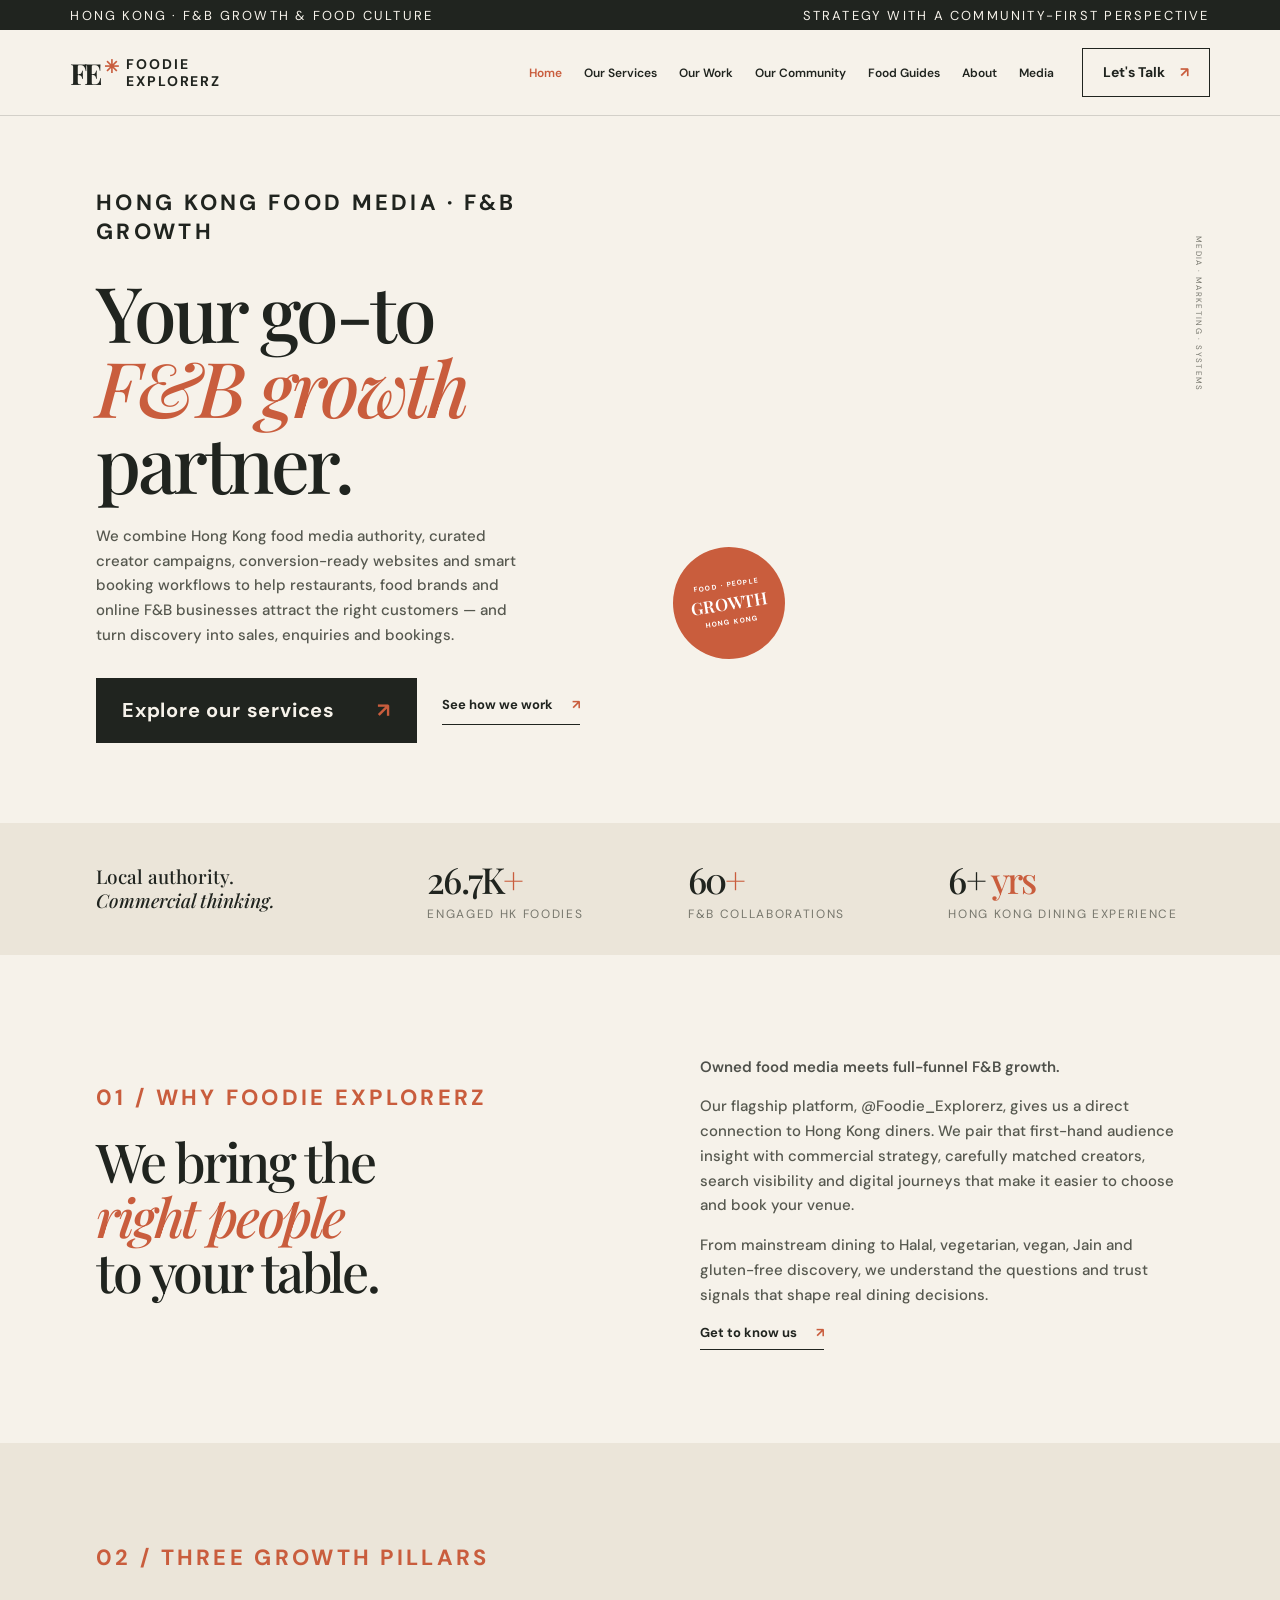
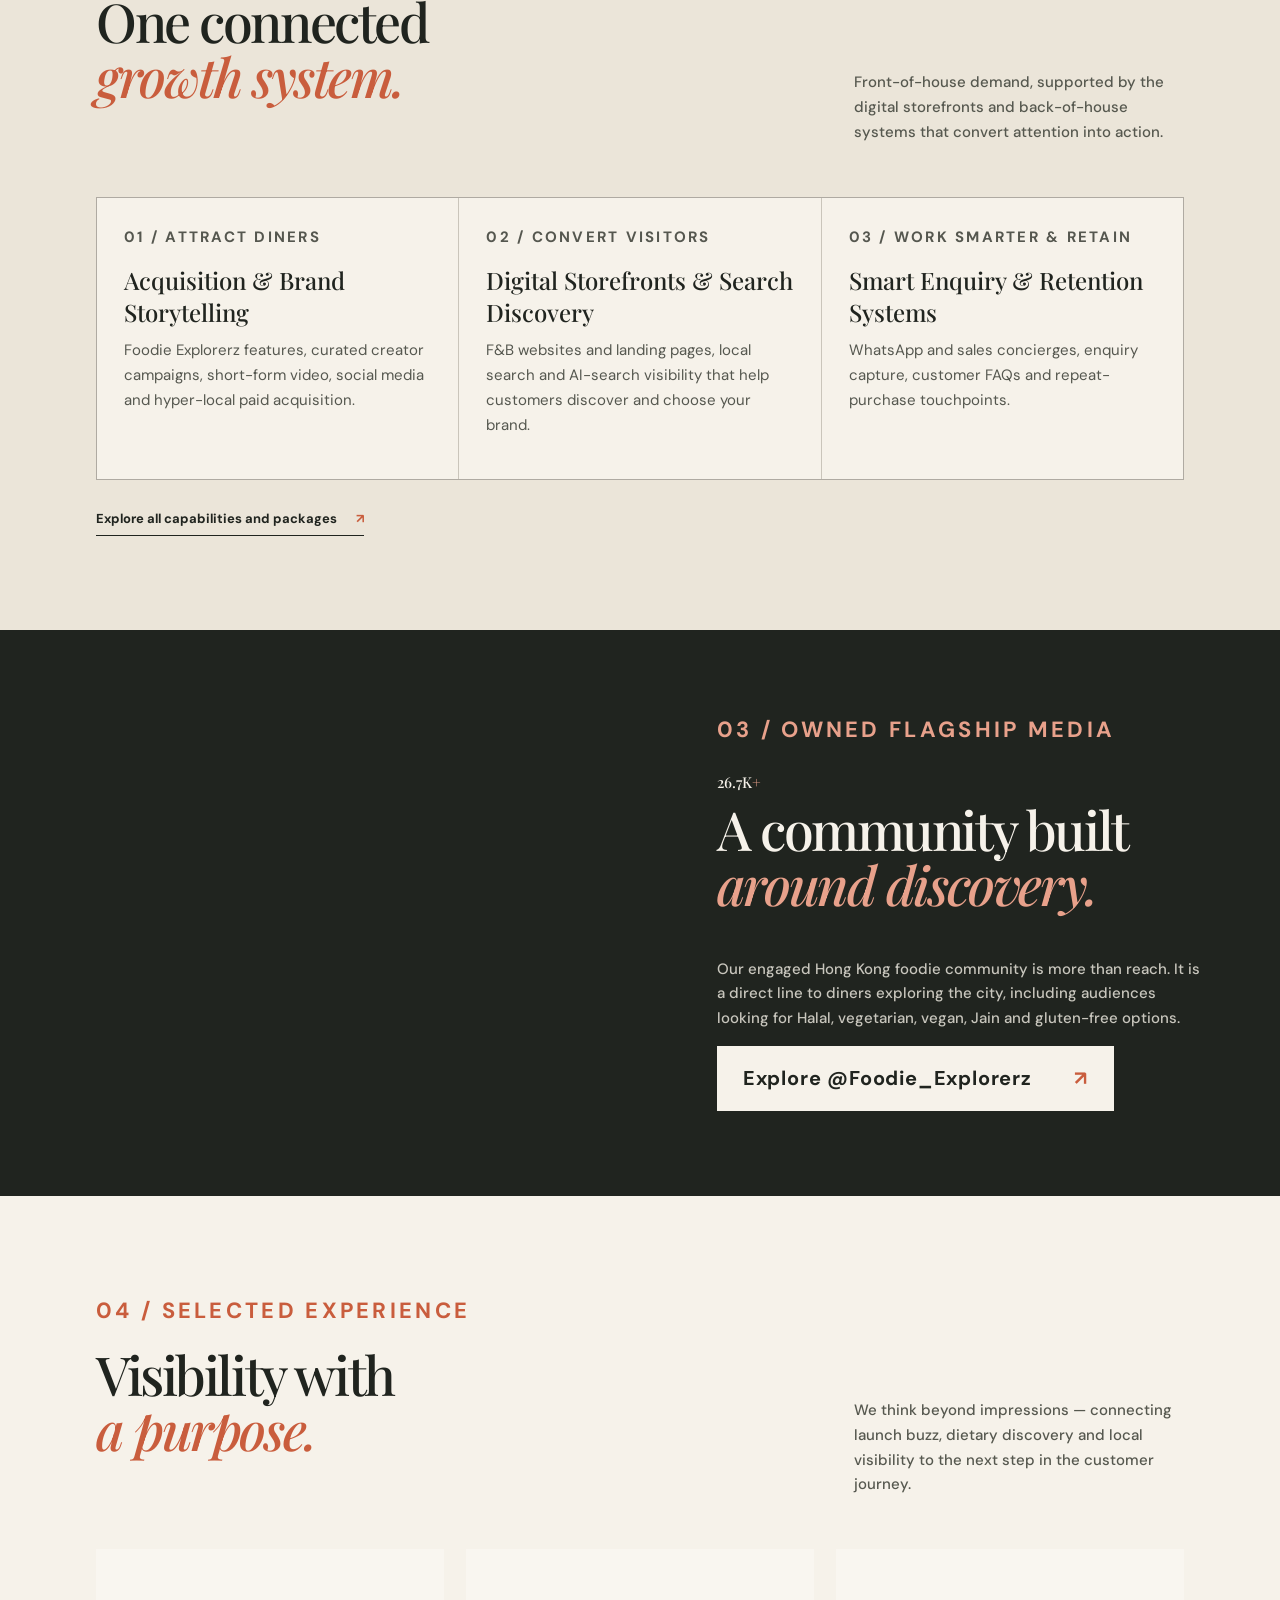
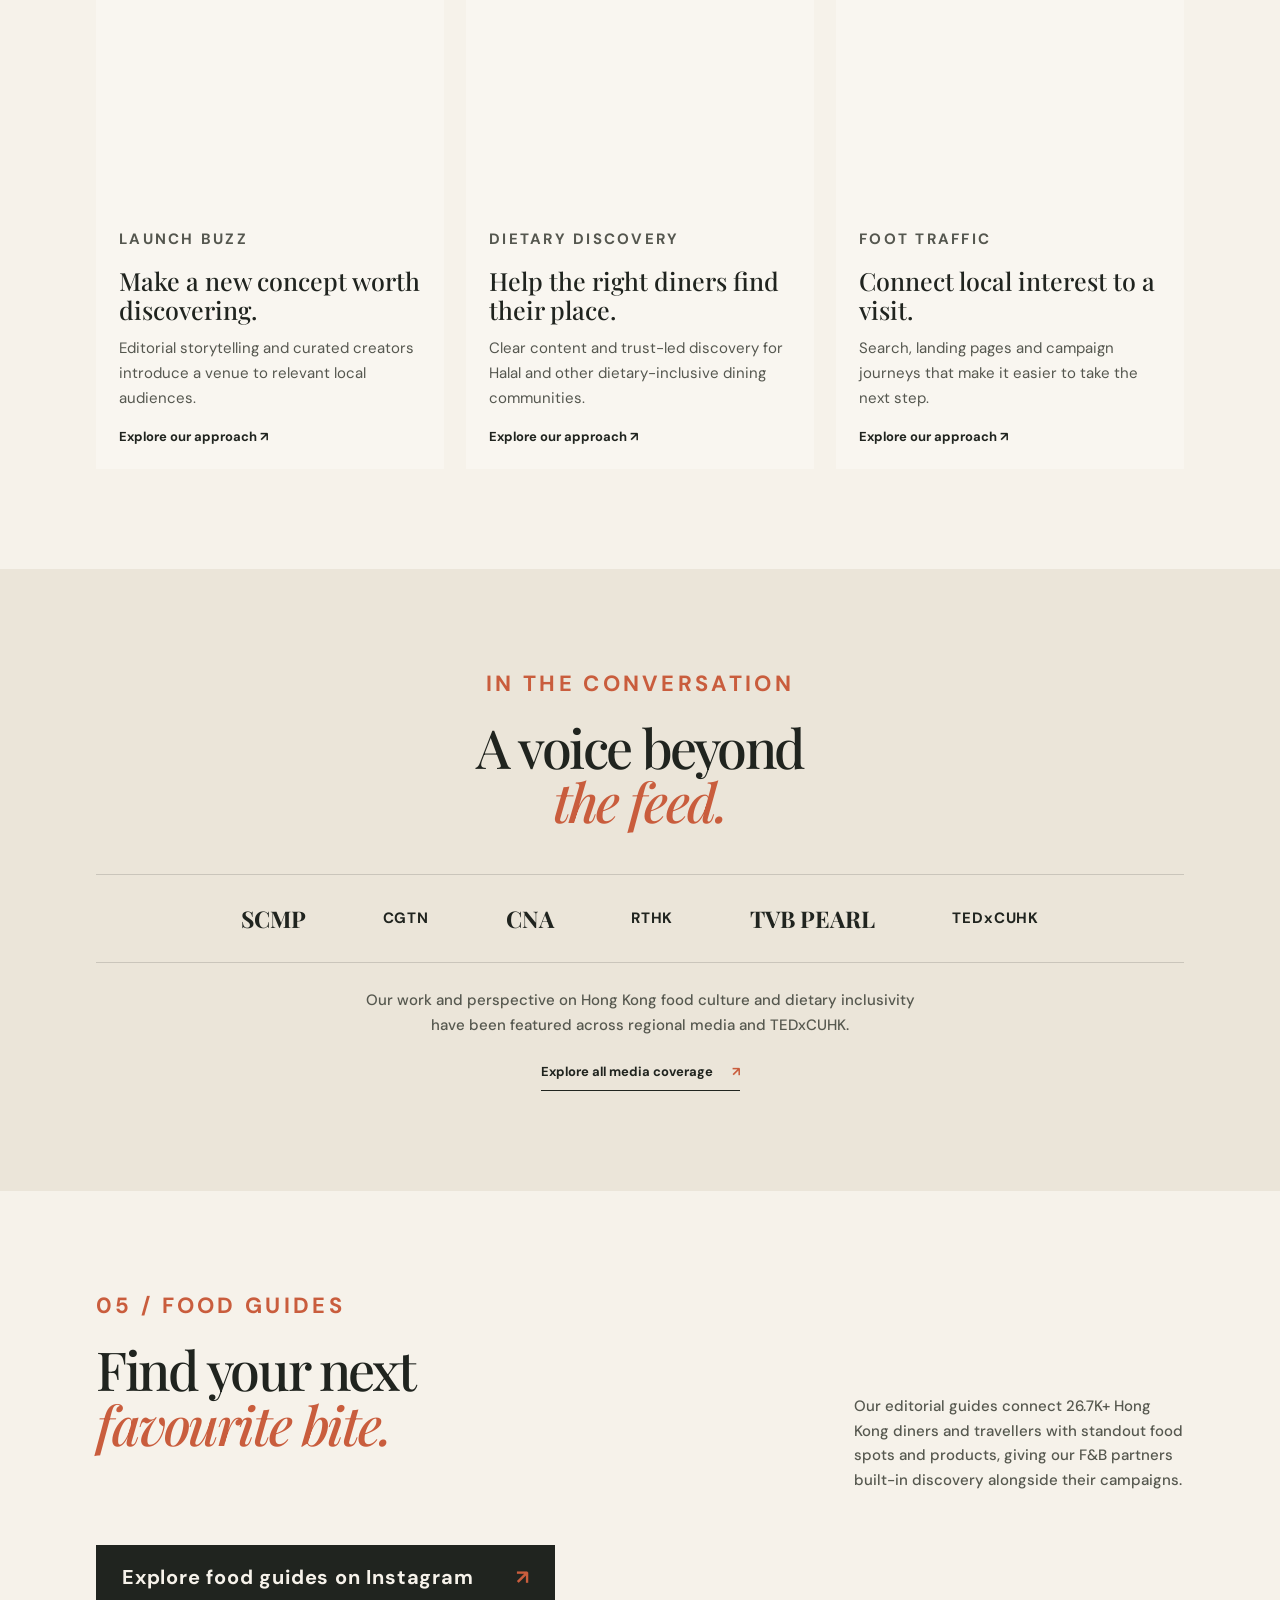
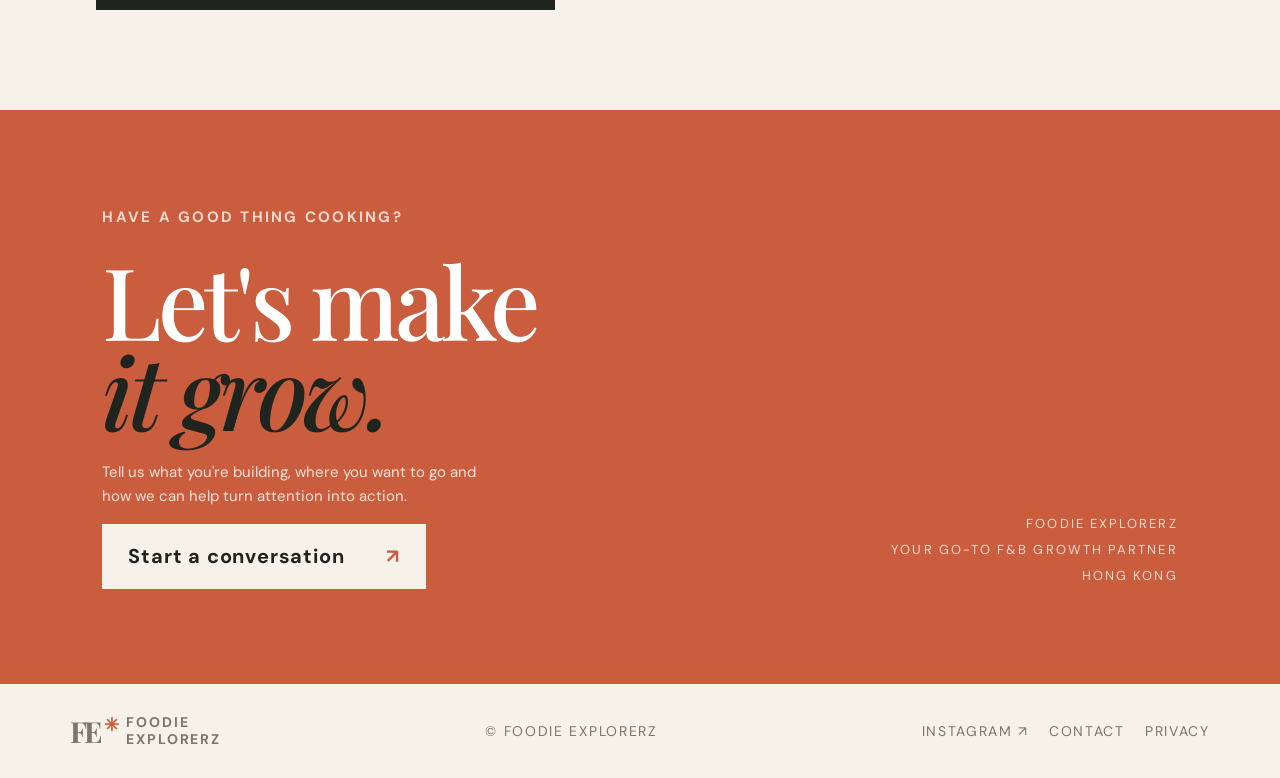
==== commit 78251756: "Prepare index.html for website launch" ====
--- a/index.html
+++ b/index.html
@@ -1,4 +1,4 @@
-<!doctype html><html lang="en"><head><meta charset="utf-8"><meta name="viewport" content="width=device-width,initial-scale=1"><meta name="description" content="Hong Kong's F&B growth partner combining food media authority, curated creator campaigns, digital storefronts and smart booking workflows."><meta name="theme-color" content="#f6f2ea"><title>Foodie Explorerz — Your Go-to F&B Growth Partner | Foodie Explorerz</title><link rel="stylesheet" href="styles.css?v=20261122-expanded-fnb"></head><body><div class="topline"><span>Hong Kong · F&B growth & food culture</span><span>Strategy with a community-first perspective</span></div><header class="header"><a class="brand" href="index.html"><span class="brand-symbol">FE<b>✳</b></span><span class="brand-word">FOODIE<br>EXPLORERZ</span></a><button class="menu" aria-label="Toggle navigation" aria-expanded="false">☰</button><nav class="nav"><a class="active" href="index.html">Home</a><a class="" href="services.html">Our Services</a><a class="" href="work.html">Our Work</a><a href="community.html">Our Community</a><a href="guides.html">Food Guides</a><a class="" href="about.html">About</a><a href="media.html">Media</a><a class="nav-button " href="contact.html">Let's Talk <span>↗</span></a></nav></header><main>
+<!doctype html><html lang="en"><head><meta charset="utf-8"><meta name="viewport" content="width=device-width,initial-scale=1"><meta name="description" content="Hong Kong's F&B growth partner combining food media authority, curated creator campaigns, digital storefronts and smart booking workflows."><meta name="theme-color" content="#f6f2ea"><title>Foodie Explorerz — Your Go-to F&B Growth Partner | Foodie Explorerz</title><link rel="stylesheet" href="styles.css?v=20261124-launch-ready"></head><body><div class="topline"><span>Hong Kong · F&B growth & food culture</span><span>Strategy with a community-first perspective</span></div><header class="header"><a class="brand" href="index.html"><span class="brand-symbol">FE<b>✳</b></span><span class="brand-word">FOODIE<br>EXPLORERZ</span></a><button class="menu" aria-label="Toggle navigation" aria-expanded="false">☰</button><nav class="nav"><a class="active" href="index.html">Home</a><a class="" href="services.html">Our Services</a><a class="" href="work.html">Our Work</a><a href="community.html">Our Community</a><a href="guides.html">Food Guides</a><a class="" href="about.html">About</a><a href="media.html">Media</a><a class="nav-button " href="contact.html">Let's Talk <span>↗</span></a></nav></header><main>
 <section class="hero"><div class="hero-copy"><p class="eyebrow">HONG KONG FOOD MEDIA · F&B GROWTH</p><h1 class="display">Your go-to<br><em>F&B growth</em><br>partner.</h1><p class="body-copy">We combine Hong Kong food media authority, curated creator campaigns, conversion-ready websites and smart booking workflows to help restaurants, food brands and online F&B businesses attract the right customers — and turn discovery into sales, enquiries and bookings.</p><div class="actions"><a class="btn" href="services.html">Explore our services <span class="arrow">↗</span></a><a class="text-link" href="work.html">See how we work <span class="arrow">↗</span></a></div></div>
 <div class="hero-visual"><div class="hero-main"></div><div class="hero-inset"></div><div class="roundel"><small>FOOD · PEOPLE</small>GROWTH<span>HONG KONG</span></div><div class="hero-note">MEDIA · MARKETING · SYSTEMS</div></div></section>
 <section class="metrics"><div class="metric-intro">Local authority.<br><em>Commercial thinking.</em></div><div class="metric"><strong>26.7K<span>+</span></strong><small>ENGAGED HK FOODIES</small></div><div class="metric"><strong>60<span>+</span></strong><small>F&B COLLABORATIONS</small></div><div class="metric"><strong>6+<span> yrs</span></strong><small>HONG KONG DINING EXPERIENCE</small></div></section>
@@ -8,7 +8,7 @@
 <!-- REPLACE WITH REAL HK SHOOT PHOTO: Hong Kong diners sharing a meal; use an owned community photograph. -->
 <section class="dark-feature"><div class="dark-image"></div><div class="dark-copy"><p class="kicker">03 / OWNED FLAGSHIP MEDIA</p><p class="big-number">26.7K<span>+</span></p><h2 class="h2">A community built<br><em>around discovery.</em></h2><p class="body-copy" style="color:#c8c6bd">Our engaged Hong Kong foodie community is more than reach. It is a direct line to diners exploring the city, including audiences looking for Halal, vegetarian, vegan, Jain and gluten-free options.</p><a class="btn btn-light" href="https://www.instagram.com/foodie_explorerz/" target="_blank" rel="noopener">Explore @Foodie_Explorerz <span class="arrow">↗</span></a></div></section>
 <section class="section"><div class="section-head"><div><p class="kicker">04 / SELECTED EXPERIENCE</p><h2 class="h2">Visibility with<br><em>a purpose.</em></h2></div><p class="body-copy">We think beyond impressions — connecting launch buzz, dietary discovery and local visibility to the next step in the customer journey.</p></div><div class="cards"><article class="card"><!-- REPLACE WITH REAL HK SHOOT PHOTO: relevant restaurant, menu or campaign image for this case-study card. -->
-<div class="card-image" style="background-image:url('https://images.unsplash.com/photo-1559339352-11d035aa65de?auto=format&fit=crop&w=900&q=85')"></div><div class="card-content"><p class="kicker">LAUNCH BUZZ</p><h3>Make a new concept worth discovering.</h3><p>Editorial storytelling and curated creators introduce a venue to relevant local audiences.</p><a href="work.html">Explore our approach ↗</a></div></article><article class="card"><div class="card-image" style="background-image:url('https://images.unsplash.com/photo-1555396273-367ea4eb4db5?auto=format&fit=crop&w=900&q=85')"></div><div class="card-content"><p class="kicker">DIETARY DISCOVERY</p><h3>Help the right diners find their place.</h3><p>Clear content and trust-led discovery for Halal and other dietary-inclusive dining communities.</p><a href="work.html">Explore our approach ↗</a></div></article><article class="card"><div class="card-image" style="background-image:url('https://images.unsplash.com/photo-1517248135467-4c7edcad34c4?auto=format&fit=crop&w=900&q=85')"></div><div class="card-content"><p class="kicker">FOOT TRAFFIC</p><h3>Connect local interest to a visit.</h3><p>Search, landing pages and campaign journeys that make it easier to take the next step.</p><a href="work.html">Explore our approach ↗</a></div></article></div></section>
+<div class="card-image" style="background-image:url('https://maryamdps.github.io/Bushra%20restaurant.jpg')"></div><div class="card-content"><p class="kicker">LAUNCH BUZZ</p><h3>Make a new concept worth discovering.</h3><p>Editorial storytelling and curated creators introduce a venue to relevant local audiences.</p><a href="work.html">Explore our approach ↗</a></div></article><article class="card"><div class="card-image" style="background-image:url('https://images.unsplash.com/photo-1555396273-367ea4eb4db5?auto=format&fit=crop&w=900&q=85')"></div><div class="card-content"><p class="kicker">DIETARY DISCOVERY</p><h3>Help the right diners find their place.</h3><p>Clear content and trust-led discovery for Halal and other dietary-inclusive dining communities.</p><a href="work.html">Explore our approach ↗</a></div></article><article class="card"><div class="card-image" style="background-image:url('https://images.unsplash.com/photo-1517248135467-4c7edcad34c4?auto=format&fit=crop&w=900&q=85')"></div><div class="card-content"><p class="kicker">FOOT TRAFFIC</p><h3>Connect local interest to a visit.</h3><p>Search, landing pages and campaign journeys that make it easier to take the next step.</p><a href="work.html">Explore our approach ↗</a></div></article></div></section>
 <section class="section press"><p class="kicker">IN THE CONVERSATION</p><h2 class="h2">A voice beyond<br><em>the feed.</em></h2><div class="press-logos"><span>SCMP</span><span>CGTN</span><span>CNA</span><span>RTHK</span><span>TVB PEARL</span><span>TEDxCUHK</span></div><p class="body-copy" style="max-width:570px;margin:25px auto 0">Our work and perspective on Hong Kong food culture and dietary inclusivity have been featured across regional media and TEDxCUHK.</p><div class="press-more"><a class="text-link" href="media.html">Explore all media coverage <span class="arrow">↗</span></a></div></section>
 <section class="section"><div class="section-head"><div><p class="kicker">05 / FOOD GUIDES</p><h2 class="h2">Find your next<br><em>favourite bite.</em></h2></div><p class="body-copy">Our editorial guides connect 26.7K+ Hong Kong diners and travellers with standout food spots and products, giving our F&B partners built-in discovery alongside their campaigns.</p></div><a class="btn" href="https://www.instagram.com/foodie_explorerz/" target="_blank" rel="noopener">Explore food guides on Instagram <span class="arrow">↗</span></a></section>
-<section class="cta"><div><p class="kicker">HAVE A GOOD THING COOKING?</p><h2>Let's make<br><em>it grow.</em></h2><p>Tell us what you're building, where you want to go and how we can help turn attention into action.</p><a class="btn btn-light" href="contact.html">Start a conversation <span class="arrow">↗</span></a></div><div class="cta-aside">FOODIE EXPLORERZ<br>YOUR GO-TO F&B GROWTH PARTNER<br>HONG KONG</div></section></main><footer class="footer"><a class="brand" href="index.html"><span class="brand-symbol">FE<b>✳</b></span><span class="brand-word">FOODIE<br>EXPLORERZ</span></a><span>© <span data-year></span> FOODIE EXPLORERZ</span><div class="footer-links"><a href="https://www.instagram.com/foodie_explorerz/" target="_blank" rel="noopener">INSTAGRAM ↗</a><a href="contact.html">CONTACT</a></div></footer><script src="script.js"></script></body></html>+<section class="cta"><div><p class="kicker">HAVE A GOOD THING COOKING?</p><h2>Let's make<br><em>it grow.</em></h2><p>Tell us what you're building, where you want to go and how we can help turn attention into action.</p><a class="btn btn-light" href="contact.html">Start a conversation <span class="arrow">↗</span></a></div><div class="cta-aside">FOODIE EXPLORERZ<br>YOUR GO-TO F&B GROWTH PARTNER<br>HONG KONG</div></section></main><footer class="footer"><a class="brand" href="index.html"><span class="brand-symbol">FE<b>✳</b></span><span class="brand-word">FOODIE<br>EXPLORERZ</span></a><span>© <span data-year></span> FOODIE EXPLORERZ</span><div class="footer-links"><a href="https://www.instagram.com/foodie_explorerz/" target="_blank" rel="noopener">INSTAGRAM ↗</a><a href="contact.html">CONTACT</a><a href="privacy.html">PRIVACY</a></div></footer><script src="script.js"></script></body></html>
--- a/styles.css
+++ b/styles.css
@@ -1,6 +1,6 @@
 @import url('https://fonts.googleapis.com/css2?family=DM+Sans:wght@400;500;600;700&family=Playfair+Display:ital,wght@0,500;0,600;0,700;1,500;1,600&display=swap');
 :root{--cream:#f6f2ea;--paper:#ebe5d9;--ink:#20241f;--muted:#77776d;--accent:#c95d3d;--line:rgba(32,36,31,.16);--serif:'Playfair Display',Georgia,serif;--sans:'DM Sans',Arial,sans-serif;--max:1280px}
-*{box-sizing:border-box}html{scroll-behavior:smooth}body{margin:0;background:var(--cream);color:var(--ink);font-family:var(--sans);-webkit-font-smoothing:antialiased}a{color:inherit;text-decoration:none}img{max-width:100%;display:block}.topline{height:30px;background:var(--ink);color:var(--cream);display:flex;align-items:center;justify-content:space-between;padding:0 5.5%;font-size:8px;letter-spacing:.17em;text-transform:uppercase}.header{height:86px;padding:0 5.5%;display:flex;align-items:center;justify-content:space-between;border-bottom:1px solid var(--line);position:sticky;top:0;background:rgba(246,242,234,.96);backdrop-filter:blur(12px);z-index:20}.brand{display:flex;align-items:center;gap:10px}.brand-symbol{font:700 29px var(--serif);letter-spacing:-.1em}.brand-symbol b{color:var(--accent);font-size:18px;vertical-align:top;margin-left:4px}.brand-word{font-size:9px;font-weight:700;line-height:1.2;letter-spacing:.14em}.nav{display:flex;align-items:center;gap:27px;font-size:10px;font-weight:600}.nav a{transition:color .2s}.nav a:hover,.nav a.active{color:var(--accent)}.nav .nav-button{padding:13px 17px;border:1px solid var(--ink)}.nav-button span,.arrow{color:var(--accent);margin-left:12px}.menu{display:none;border:0;background:none;font-size:24px;color:var(--ink)}.wrap{max-width:var(--max);margin:auto}.eyebrow,.kicker{font-size:9px;letter-spacing:.19em;font-weight:700;text-transform:uppercase}.kicker{color:var(--accent)}h1,h2,h3,p{margin-top:0}h1,h2{font-family:var(--serif);font-weight:500;letter-spacing:-.045em}h1 em,h2 em{color:var(--accent);font-weight:500}.display{font-size:clamp(54px,7vw,94px);line-height:.98}.h2{font-size:clamp(43px,5vw,68px);line-height:1.02}.lead{font:500 22px/1.4 var(--serif)}.body-copy{font-size:13px;line-height:1.9;color:var(--muted)}.btn{display:inline-flex;align-items:center;justify-content:space-between;gap:30px;padding:16px 19px;background:var(--ink);color:var(--cream);font-size:10px;font-weight:700;letter-spacing:.04em;transition:transform .2s}.btn:hover{transform:translateY(-3px)}.btn-light{background:var(--cream);color:var(--ink)}.btn-outline{background:transparent;border:1px solid var(--ink);color:var(--ink)}.text-link{font-size:10px;font-weight:700;border-bottom:1px solid var(--ink);padding-bottom:8px}.text-link .arrow{margin-left:16px}.section{padding:100px 7.5%}.section-head{display:flex;align-items:end;justify-content:space-between;gap:45px;margin-bottom:48px}.section-head>p{max-width:330px;margin:0 0 4px}.hero{padding:72px 7.5% 80px;display:grid;grid-template-columns:1fr 1fr;gap:6%;align-items:center;max-width:1500px;margin:auto}.hero-copy{max-width:590px}.hero h1{margin:28px 0 24px}.hero-copy .body-copy{max-width:440px}.actions{display:flex;align-items:center;gap:25px;margin-top:30px;flex-wrap:wrap}.hero-visual{height:510px;position:relative}.hero-main{position:absolute;inset:0 8% 8% 8%;background:center/cover url('https://images.unsplash.com/photo-1414235077428-338989a2e8c0?auto=format&fit=crop&w=1400&q=85')}.hero-inset{position:absolute;right:0;bottom:0;width:38%;height:40%;border:9px solid var(--cream);background:center/cover url('https://images.unsplash.com/photo-1547592180-85f173990554?auto=format&fit=crop&w=700&q=85')}.roundel{position:absolute;left:0;bottom:12%;width:112px;height:112px;border-radius:50%;background:var(--accent);color:white;display:grid;place-content:center;text-align:center;transform:rotate(-9deg);font:600 17px/1.1 var(--serif)}.roundel small{font:700 7px var(--sans);letter-spacing:.17em;margin-bottom:5px}.roundel span{font:700 7px var(--sans);letter-spacing:.15em;margin-top:5px}.hero-note{position:absolute;right:-20px;top:5%;writing-mode:vertical-rl;font-size:8px;letter-spacing:.17em;color:var(--muted)}.metrics{background:var(--paper);padding:32px 7.5%;display:grid;grid-template-columns:1.3fr repeat(3,1fr);gap:25px;align-items:center}.metric-intro{font:500 19px/1.25 var(--serif)}.metric strong{font:500 40px var(--serif);letter-spacing:-.05em;display:block}.metric strong span{color:var(--accent)}.metric small{font-size:8px;letter-spacing:.14em;color:var(--muted)}.split{display:grid;grid-template-columns:1fr 1fr;gap:11%;align-items:end}.image-wide{height:390px;background:center/cover url('https://maryamdps.github.io/projects/foodie-explorerz/HKTDC%20Expo.png');margin-top:60px}.services-preview{background:var(--paper)}.service-list{border-top:1px solid var(--line)}.service{display:grid;grid-template-columns:60px 1fr 30px;gap:18px;align-items:center;padding:25px 0;border-bottom:1px solid var(--line)}.service .num{font-size:9px;color:var(--accent)}.service h3{font:500 24px var(--serif);margin:0 0 6px}.service p{font-size:11px;color:var(--muted);margin:0;line-height:1.7}.service .arrow{font-size:20px}.dark-feature{background:var(--ink);color:var(--cream);display:grid;grid-template-columns:1fr 1fr;min-height:540px}.dark-image{background:center/cover url('https://images.unsplash.com/photo-1517248135467-4c7edcad34c4?auto=format&fit=crop&w=1300&q=85')}.dark-copy{padding:85px 12%;align-self:center}.dark-copy .kicker{color:#e8a18b}.dark-copy .h2 em{color:#e8a18b}.big-number{font:500 72px var(--serif);margin:26px 0 8px}.big-number span{color:#e8a18b}.cards{display:grid;grid-template-columns:repeat(3,1fr);gap:22px}.card-image{height:255px;background-size:cover;background-position:center}.card{background:#f9f6f0}.card-content{padding:23px}.card .kicker{font-size:8px}.card h3{font:500 25px/1.15 var(--serif);margin:12px 0}.card p{font-size:11px;line-height:1.8;color:var(--muted)}.card a{font-size:10px;font-weight:700}.press{background:var(--paper);text-align:center}.press-logos{display:flex;justify-content:center;gap:clamp(25px,6vw,80px);align-items:center;padding:28px 0;border-block:1px solid var(--line);font:700 23px var(--serif);flex-wrap:wrap}.press-logos span:nth-child(even){font:700 15px var(--sans);letter-spacing:.06em}.quote-grid{display:grid;grid-template-columns:repeat(3,1fr);gap:16px}.quote{padding:28px;background:var(--paper);min-height:220px;display:flex;flex-direction:column}.quote mark{background:none;color:var(--accent);font:50px var(--serif)}.quote p{font:500 16px/1.5 var(--serif);margin:12px 0 22px}.quote cite{font-style:normal;font-size:8px;font-weight:700;letter-spacing:.15em;color:var(--muted);margin-top:auto}.cta{background:var(--accent);color:white;padding:95px 8%;display:flex;justify-content:space-between;align-items:end;gap:40px}.cta .kicker{color:#f8d9cf}.cta h2{font-size:clamp(60px,8vw,100px);line-height:.9;margin:25px 0}.cta h2 em{color:var(--ink)}.cta p{font-size:12px;line-height:1.8;max-width:380px;color:#f8e3dc}.cta-aside{text-align:right;font-size:8px;line-height:2;letter-spacing:.16em;color:#f8d9cf}.footer{padding:28px 5.5%;display:flex;align-items:center;justify-content:space-between;gap:20px;font-size:8px;letter-spacing:.12em;color:var(--muted)}.footer-links{display:flex;gap:20px}.page-hero{padding:85px 8% 65px;max-width:1500px;margin:auto}.page-hero h1{max-width:900px;margin:25px 0}.page-hero .body-copy{max-width:600px}.page-banner{height:430px;background:center/cover}.two-col{display:grid;grid-template-columns:1fr 1fr;gap:8%;align-items:center}.feature-list{display:grid;grid-template-columns:1fr 1fr;gap:1px;background:var(--line);border:1px solid var(--line)}.feature{background:var(--cream);padding:27px}.feature h3{font:500 23px var(--serif);margin:10px 0}.feature p{font-size:11px;line-height:1.8;color:var(--muted)}.tag{display:inline-block;padding:8px 11px;border:1px solid var(--line);font-size:9px;margin:4px 5px 4px 0}.work-placeholder{background:var(--paper);padding:36px;min-height:180px;display:flex;flex-direction:column;justify-content:center}.work-placeholder strong{font:500 27px var(--serif)}.work-placeholder small{font-size:8px;letter-spacing:.16em;color:var(--accent)}.form{max-width:650px}.form label{display:block;font-size:10px;font-weight:700;margin:18px 0 7px}.form input,.form textarea,.form select{width:100%;padding:14px;border:1px solid var(--line);background:#fffdf9;font:12px var(--sans);color:var(--ink)}.form textarea{min-height:130px;resize:vertical}.form-note{font-size:10px;color:var(--muted);line-height:1.7}.guide-grid{display:grid;grid-template-columns:repeat(3,1fr);gap:20px}.guide-tile{min-height:270px;display:flex;align-items:end;padding:24px;color:white;background-size:cover;background-position:center;position:relative}.guide-tile:before{content:'';position:absolute;inset:0;background:linear-gradient(transparent,rgba(0,0,0,.65))}.guide-tile div{position:relative}.guide-tile h3{font:500 27px var(--serif);margin:7px 0}.guide-tile span{font-size:8px;letter-spacing:.16em}.notice{padding:18px 20px;background:var(--paper);font-size:11px;line-height:1.8;color:var(--muted)}@media(max-width:900px){.nav{gap:15px}.nav a{font-size:9px}.hero{gap:3%;padding-inline:6%}.metrics{grid-template-columns:repeat(3,1fr)}.metric-intro{grid-column:1/-1}.section{padding:80px 6%}.dark-copy{padding:60px 8%}}@media(max-width:650px){.topline{padding:0 5%;font-size:7px}.topline span:last-child{display:none}.header{height:70px;padding:0 5%}.menu{display:block}.nav{display:none;position:absolute;top:69px;left:0;right:0;background:var(--cream);padding:24px 6%;border-bottom:1px solid var(--line);flex-direction:column;align-items:flex-start;gap:20px}.nav.open{display:flex}.hero{display:block;padding:48px 6% 58px}.hero h1{font-size:59px}.hero-visual{height:350px;margin-top:35px}.roundel{width:88px;height:88px;font-size:14px}.hero-note{right:-10px}.metrics{padding:27px 6%;grid-template-columns:1fr 1fr;row-gap:22px}.metric-intro{grid-column:1/-1}.metric strong{font-size:33px}.section{padding:70px 6%}.split,.two-col{grid-template-columns:1fr;gap:28px}.image-wide{height:250px;margin-top:35px}.section-head{display:block;margin-bottom:35px}.section-head>p{margin-top:20px}.service{grid-template-columns:28px 1fr 18px;gap:10px}.service h3{font-size:20px}.dark-feature{grid-template-columns:1fr}.dark-image{min-height:270px}.dark-copy{padding:50px 7%}.big-number{font-size:62px}.cards,.quote-grid,.guide-grid{grid-template-columns:1fr}.card-image{height:230px}.press-logos{gap:20px;font-size:20px}.press-logos span:nth-child(even){font-size:13px}.cta{display:block;padding:70px 7%}.cta h2{font-size:76px}.cta-aside{text-align:left;margin-top:45px}.footer{padding:25px 6%;flex-wrap:wrap}.footer>span{order:3;width:100%}.footer-links{flex-wrap:wrap}.page-hero{padding:65px 6% 45px}.page-hero h1{font-size:56px}.page-banner{height:270px}.feature-list{grid-template-columns:1fr}.guide-tile{min-height:240px}}
+*{box-sizing:border-box}html{scroll-behavior:smooth}body{margin:0;background:var(--cream);color:var(--ink);font-family:var(--sans);-webkit-font-smoothing:antialiased}a{color:inherit;text-decoration:none}img{max-width:100%;display:block}.topline{height:30px;background:var(--ink);color:var(--cream);display:flex;align-items:center;justify-content:space-between;padding:0 5.5%;font-size:8px;letter-spacing:.17em;text-transform:uppercase}.header{height:86px;padding:0 5.5%;display:flex;align-items:center;justify-content:space-between;border-bottom:1px solid var(--line);position:sticky;top:0;background:rgba(246,242,234,.96);backdrop-filter:blur(12px);z-index:20}.brand{display:flex;align-items:center;gap:10px}.brand-symbol{font:700 29px var(--serif);letter-spacing:-.1em}.brand-symbol b{color:var(--accent);font-size:18px;vertical-align:top;margin-left:4px}.brand-word{font-size:9px;font-weight:700;line-height:1.2;letter-spacing:.14em}.nav{display:flex;align-items:center;gap:27px;font-size:10px;font-weight:600}.nav a{transition:color .2s}.nav a:hover,.nav a.active{color:var(--accent)}.nav .nav-button{padding:13px 17px;border:1px solid var(--ink)}.nav-button span,.arrow{color:var(--accent);margin-left:12px}.menu{display:none;border:0;background:none;font-size:24px;color:var(--ink)}.wrap{max-width:var(--max);margin:auto}.eyebrow,.kicker{font-size:9px;letter-spacing:.19em;font-weight:700;text-transform:uppercase}.kicker{color:var(--accent)}h1,h2,h3,p{margin-top:0}h1,h2{font-family:var(--serif);font-weight:500;letter-spacing:-.045em}h1 em,h2 em{color:var(--accent);font-weight:500}.display{font-size:clamp(54px,7vw,94px);line-height:.98}.h2{font-size:clamp(43px,5vw,68px);line-height:1.02}.lead{font:500 22px/1.4 var(--serif)}.body-copy{font-size:13px;line-height:1.9;color:var(--muted)}.btn{display:inline-flex;align-items:center;justify-content:space-between;gap:30px;padding:16px 19px;background:var(--ink);color:var(--cream);font-size:10px;font-weight:700;letter-spacing:.04em;transition:transform .2s}.btn:hover{transform:translateY(-3px)}.btn-light{background:var(--cream);color:var(--ink)}.btn-outline{background:transparent;border:1px solid var(--ink);color:var(--ink)}.text-link{font-size:10px;font-weight:700;border-bottom:1px solid var(--ink);padding-bottom:8px}.text-link .arrow{margin-left:16px}.section{padding:100px 7.5%}.section-head{display:flex;align-items:end;justify-content:space-between;gap:45px;margin-bottom:48px}.section-head>p{max-width:330px;margin:0 0 4px}.hero{padding:72px 7.5% 80px;display:grid;grid-template-columns:1fr 1fr;gap:6%;align-items:center;max-width:1500px;margin:auto}.hero-copy{max-width:590px}.hero h1{margin:28px 0 24px}.hero-copy .body-copy{max-width:440px}.actions{display:flex;align-items:center;gap:25px;margin-top:30px;flex-wrap:wrap}.hero-visual{height:510px;position:relative}.hero-main{position:absolute;inset:0 8% 8% 8%;background:center/cover url('https://maryamdps.github.io/Home%20page%20main%20hero%20pic.jpg')}.hero-inset{position:absolute;right:0;bottom:0;width:38%;height:40%;border:9px solid var(--cream);background:center/cover url('https://maryamdps.github.io/Home%20page%20small%20hero%20pic.jpg')}.roundel{position:absolute;left:0;bottom:12%;width:112px;height:112px;border-radius:50%;background:var(--accent);color:white;display:grid;place-content:center;text-align:center;transform:rotate(-9deg);font:600 17px/1.1 var(--serif)}.roundel small{font:700 7px var(--sans);letter-spacing:.17em;margin-bottom:5px}.roundel span{font:700 7px var(--sans);letter-spacing:.15em;margin-top:5px}.hero-note{position:absolute;right:-20px;top:5%;writing-mode:vertical-rl;font-size:8px;letter-spacing:.17em;color:var(--muted)}.metrics{background:var(--paper);padding:32px 7.5%;display:grid;grid-template-columns:1.3fr repeat(3,1fr);gap:25px;align-items:center}.metric-intro{font:500 19px/1.25 var(--serif)}.metric strong{font:500 40px var(--serif);letter-spacing:-.05em;display:block}.metric strong span{color:var(--accent)}.metric small{font-size:8px;letter-spacing:.14em;color:var(--muted)}.split{display:grid;grid-template-columns:1fr 1fr;gap:11%;align-items:end}.image-wide{height:390px;background:center/cover url('https://maryamdps.github.io/projects/foodie-explorerz/HKTDC%20Expo.png');margin-top:60px}.services-preview{background:var(--paper)}.service-list{border-top:1px solid var(--line)}.service{display:grid;grid-template-columns:60px 1fr 30px;gap:18px;align-items:center;padding:25px 0;border-bottom:1px solid var(--line)}.service .num{font-size:9px;color:var(--accent)}.service h3{font:500 24px var(--serif);margin:0 0 6px}.service p{font-size:11px;color:var(--muted);margin:0;line-height:1.7}.service .arrow{font-size:20px}.dark-feature{background:var(--ink);color:var(--cream);display:grid;grid-template-columns:1fr 1fr;min-height:540px}.dark-image{background:center/cover url('https://images.unsplash.com/photo-1517248135467-4c7edcad34c4?auto=format&fit=crop&w=1300&q=85')}.dark-copy{padding:85px 12%;align-self:center}.dark-copy .kicker{color:#e8a18b}.dark-copy .h2 em{color:#e8a18b}.big-number{font:500 72px var(--serif);margin:26px 0 8px}.big-number span{color:#e8a18b}.cards{display:grid;grid-template-columns:repeat(3,1fr);gap:22px}.card-image{height:255px;background-size:cover;background-position:center}.card{background:#f9f6f0}.card-content{padding:23px}.card .kicker{font-size:8px}.card h3{font:500 25px/1.15 var(--serif);margin:12px 0}.card p{font-size:11px;line-height:1.8;color:var(--muted)}.card a{font-size:10px;font-weight:700}.press{background:var(--paper);text-align:center}.press-logos{display:flex;justify-content:center;gap:clamp(25px,6vw,80px);align-items:center;padding:28px 0;border-block:1px solid var(--line);font:700 23px var(--serif);flex-wrap:wrap}.press-logos span:nth-child(even){font:700 15px var(--sans);letter-spacing:.06em}.quote-grid{display:grid;grid-template-columns:repeat(3,1fr);gap:16px}.quote{padding:28px;background:var(--paper);min-height:220px;display:flex;flex-direction:column}.quote mark{background:none;color:var(--accent);font:50px var(--serif)}.quote p{font:500 16px/1.5 var(--serif);margin:12px 0 22px}.quote cite{font-style:normal;font-size:8px;font-weight:700;letter-spacing:.15em;color:var(--muted);margin-top:auto}.cta{background:var(--accent);color:white;padding:95px 8%;display:flex;justify-content:space-between;align-items:end;gap:40px}.cta .kicker{color:#f8d9cf}.cta h2{font-size:clamp(60px,8vw,100px);line-height:.9;margin:25px 0}.cta h2 em{color:var(--ink)}.cta p{font-size:12px;line-height:1.8;max-width:380px;color:#f8e3dc}.cta-aside{text-align:right;font-size:8px;line-height:2;letter-spacing:.16em;color:#f8d9cf}.footer{padding:28px 5.5%;display:flex;align-items:center;justify-content:space-between;gap:20px;font-size:8px;letter-spacing:.12em;color:var(--muted)}.footer-links{display:flex;gap:20px}.page-hero{padding:85px 8% 65px;max-width:1500px;margin:auto}.page-hero h1{max-width:900px;margin:25px 0}.page-hero .body-copy{max-width:600px}.page-banner{height:430px;background:center/cover}.two-col{display:grid;grid-template-columns:1fr 1fr;gap:8%;align-items:center}.feature-list{display:grid;grid-template-columns:1fr 1fr;gap:1px;background:var(--line);border:1px solid var(--line)}.feature{background:var(--cream);padding:27px}.feature h3{font:500 23px var(--serif);margin:10px 0}.feature p{font-size:11px;line-height:1.8;color:var(--muted)}.tag{display:inline-block;padding:8px 11px;border:1px solid var(--line);font-size:9px;margin:4px 5px 4px 0}.work-placeholder{background:var(--paper);padding:36px;min-height:180px;display:flex;flex-direction:column;justify-content:center}.work-placeholder strong{font:500 27px var(--serif)}.work-placeholder small{font-size:8px;letter-spacing:.16em;color:var(--accent)}.form{max-width:650px}.form label{display:block;font-size:10px;font-weight:700;margin:18px 0 7px}.form input,.form textarea,.form select{width:100%;padding:14px;border:1px solid var(--line);background:#fffdf9;font:12px var(--sans);color:var(--ink)}.form textarea{min-height:130px;resize:vertical}.form-note{font-size:10px;color:var(--muted);line-height:1.7}.guide-grid{display:grid;grid-template-columns:repeat(3,1fr);gap:20px}.guide-tile{min-height:270px;display:flex;align-items:end;padding:24px;color:white;background-size:cover;background-position:center;position:relative}.guide-tile:before{content:'';position:absolute;inset:0;background:linear-gradient(transparent,rgba(0,0,0,.65))}.guide-tile div{position:relative}.guide-tile h3{font:500 27px var(--serif);margin:7px 0}.guide-tile span{font-size:8px;letter-spacing:.16em}.notice{padding:18px 20px;background:var(--paper);font-size:11px;line-height:1.8;color:var(--muted)}@media(max-width:900px){.nav{gap:15px}.nav a{font-size:9px}.hero{gap:3%;padding-inline:6%}.metrics{grid-template-columns:repeat(3,1fr)}.metric-intro{grid-column:1/-1}.section{padding:80px 6%}.dark-copy{padding:60px 8%}}@media(max-width:650px){.topline{padding:0 5%;font-size:7px}.topline span:last-child{display:none}.header{height:70px;padding:0 5%}.menu{display:block}.nav{display:none;position:absolute;top:69px;left:0;right:0;background:var(--cream);padding:24px 6%;border-bottom:1px solid var(--line);flex-direction:column;align-items:flex-start;gap:20px}.nav.open{display:flex}.hero{display:block;padding:48px 6% 58px}.hero h1{font-size:59px}.hero-visual{height:350px;margin-top:35px}.roundel{width:88px;height:88px;font-size:14px}.hero-note{right:-10px}.metrics{padding:27px 6%;grid-template-columns:1fr 1fr;row-gap:22px}.metric-intro{grid-column:1/-1}.metric strong{font-size:33px}.section{padding:70px 6%}.split,.two-col{grid-template-columns:1fr;gap:28px}.image-wide{height:250px;margin-top:35px}.section-head{display:block;margin-bottom:35px}.section-head>p{margin-top:20px}.service{grid-template-columns:28px 1fr 18px;gap:10px}.service h3{font-size:20px}.dark-feature{grid-template-columns:1fr}.dark-image{min-height:270px}.dark-copy{padding:50px 7%}.big-number{font-size:62px}.cards,.quote-grid,.guide-grid{grid-template-columns:1fr}.card-image{height:230px}.press-logos{gap:20px;font-size:20px}.press-logos span:nth-child(even){font-size:13px}.cta{display:block;padding:70px 7%}.cta h2{font-size:76px}.cta-aside{text-align:left;margin-top:45px}.footer{padding:25px 6%;flex-wrap:wrap}.footer>span{order:3;width:100%}.footer-links{flex-wrap:wrap}.page-hero{padding:65px 6% 45px}.page-hero h1{font-size:56px}.page-banner{height:270px}.feature-list{grid-template-columns:1fr}.guide-tile{min-height:240px}}
 
 
 /* Typography refinement: improve readability across navigation, headings and controls */
@@ -473,3 +473,130 @@
 .community-pop-up-gallery{display:grid;grid-template-columns:repeat(3,minmax(0,1fr));gap:14px;padding:0 clamp(20px,5vw,72px);margin:0 auto 56px;max-width:1500px}
 .community-pop-up-gallery img{display:block;width:100%;aspect-ratio:4/3;height:auto;object-fit:cover;border-radius:2px}
 @media(max-width:700px){.community-pop-up-gallery{grid-template-columns:repeat(2,minmax(0,1fr));gap:8px;padding:0 20px;margin-bottom:40px}.community-pop-up-gallery img{aspect-ratio:4/3}.community-pop-up-gallery img:last-child{grid-column:1/-1;max-width:calc(50% - 4px);justify-self:center}}
+
+
+/* Food Guides: strengthen image overlays for readable white labels */
+.guide-tile:before{background:linear-gradient(180deg,rgba(0,0,0,.22),rgba(0,0,0,.82))}
+
+/* Services page: text-led growth journey and service combinations */
+.services-hero{padding-bottom:54px}
+.services-journey{display:flex;gap:12px;flex-wrap:wrap;margin-top:34px}
+.services-journey a{display:flex;align-items:center;gap:12px;padding:14px 17px;border:1px solid var(--line);font-size:13px;font-weight:700;transition:background .2s,color .2s,border-color .2s}
+.services-journey a:hover{background:var(--ink);color:var(--cream);border-color:var(--ink)}
+.services-journey a span{font:500 17px var(--serif);color:var(--accent)}
+.services-journey a b{font-size:16px;color:var(--accent);margin-left:10px}
+.services-pillars{padding-top:65px}
+.services-intro{display:grid;grid-template-columns:1fr 1fr;gap:30px 8%;align-items:end;margin-bottom:42px}
+.services-intro .kicker{grid-column:1/-1;margin:0}
+.services-intro .h2{margin:0}
+.services-intro .body-copy{max-width:470px;margin:0 0 5px}
+.service-pillar-grid{display:grid;grid-template-columns:repeat(3,minmax(0,1fr));gap:18px;align-items:stretch}
+.service-pillar{padding:26px 22px 18px;border:1px solid var(--line);background:rgba(246,242,234,.62);scroll-margin-top:110px;min-width:0}
+.service-pillar-heading{display:block;margin-bottom:20px;padding-bottom:18px;border-bottom:1px solid var(--line)}
+.service-pillar-heading .pillar-number{display:block;font:500 30px/1 var(--serif);color:var(--accent);margin-bottom:16px}
+.service-pillar-heading .kicker{font-size:8px;line-height:1.5;margin:0 0 9px}
+.service-pillar-heading h2{font:500 clamp(27px,2.5vw,36px)/1.05 var(--serif);letter-spacing:-.04em;margin:0 0 11px}
+.pillar-summary{color:var(--muted);font-size:12px;line-height:1.65;margin:0}
+.service-rows{display:grid;grid-template-columns:1fr;gap:10px;border:0}
+.service-row{display:block;padding:15px 15px 16px;border:1px solid rgba(32,36,31,.12);background:var(--cream);border-radius:3px;align-items:start;min-width:0}
+.service-no{display:block;font-size:9px;letter-spacing:.08em;color:var(--accent);padding:0;margin-bottom:6px}
+.service-row h3{font:500 17px/1.22 var(--serif);margin:0 0 7px}
+.service-row p{font-size:11px!important;line-height:1.62;color:#5b5c54;margin:0;max-width:none}
+.service-combinations{background:var(--paper);padding-top:95px;padding-bottom:100px}
+.service-combinations .section-head{margin-bottom:38px}
+.combination-list{border-top:1px solid var(--line)}
+.combination{padding:32px 0 34px;border-bottom:1px solid var(--line)}
+.combination-top{display:flex;justify-content:space-between;gap:20px;color:var(--accent);font-size:10px;font-weight:700;letter-spacing:.14em}
+.combination-top span:last-child{color:var(--muted)}
+.combination h3{font:500 clamp(27px,3vw,38px)/1.15 var(--serif);margin:16px 0 10px}
+.combination-desc{max-width:820px;font-size:15px!important;line-height:1.75;color:#55574f;margin:0 0 23px}
+.combination-details{display:grid;grid-template-columns:1.5fr .8fr;gap:35px;padding:20px 22px;background:rgba(246,242,234,.68);border:1px solid rgba(32,36,31,.1)}
+.detail-label{display:block;font-size:9px;letter-spacing:.15em;font-weight:700;color:var(--accent);margin-bottom:10px}
+.combination-details p{font-size:14px!important;line-height:1.75;color:#4f514b;margin:0}
+.combination-outcome{border-left:1px solid var(--line);padding-left:28px}
+.combination-outcome p{font-weight:600}
+.services-flex-note{margin-top:35px;padding:25px 28px;border-left:3px solid var(--accent);background:rgba(246,242,234,.65);max-width:900px}
+.services-flex-note .kicker{margin-bottom:10px}
+.services-flex-note p:last-child{font-size:15px!important;line-height:1.75;color:#55574f;margin:0}
+@media(max-width:700px){
+ .services-intro{grid-template-columns:1fr;gap:16px;margin-bottom:32px}
+ .services-intro .kicker{grid-column:auto}
+ .service-pillar-grid{grid-template-columns:1fr;gap:14px}
+ .service-pillar{padding:23px 20px 14px}
+ .service-pillar-heading{display:block;margin-bottom:14px;padding-bottom:14px}
+ .service-pillar-heading .pillar-number{font-size:27px;margin-bottom:12px}
+ .service-pillar-heading h2{font-size:31px}
+ .pillar-summary{font-size:13px}
+ .service-row{display:block;padding:13px 0}
+ .service-row h3{font-size:19px}
+ .service-row p{font-size:12px!important}
+ .service-combinations{padding-top:68px;padding-bottom:70px}
+ .combination{padding:26px 0}
+ .combination-top{font-size:9px}
+ .combination-details{grid-template-columns:1fr;gap:18px;padding:17px}
+ .combination-outcome{border-left:0;border-top:1px solid var(--line);padding:16px 0 0}
+ .services-journey{display:grid;grid-template-columns:1fr;gap:8px}
+ .services-journey a{justify-content:space-between}
+}
+
+/* Services CTA: pair the primary contact button with a clear secondary portfolio link */
+.services-cta-actions{margin-top:30px;gap:28px}.services-work-link{color:var(--cream);border-color:rgba(255,255,255,.65)}.services-work-link:hover{color:white;border-color:white}
+
+
+/* Services page: full-width boxed stages with two-column service cards */
+.service-pillar-grid{grid-template-columns:1fr;gap:26px}
+.service-pillar{padding:34px 36px 30px;background:rgba(235,229,217,.58);border:1px solid rgba(32,36,31,.2);border-radius:3px}
+.service-pillar-heading{display:grid;grid-template-columns:58px minmax(0,1fr);gap:18px;align-items:start;margin-bottom:25px;padding-bottom:24px;border-bottom:1px solid var(--line)}
+.service-pillar-heading .pillar-number{font:500 38px/1 var(--serif);margin:2px 0 0}
+.service-pillar-heading .kicker{font-size:9px;margin:0 0 10px}
+.service-pillar-heading h2{font-size:clamp(32px,3.2vw,43px);margin:0 0 12px}
+.pillar-summary{font-size:15px;line-height:1.7;max-width:850px}
+.service-rows{grid-template-columns:repeat(2,minmax(0,1fr));gap:14px}
+.service-row{padding:20px 21px 21px;background:var(--cream);border:1px solid rgba(32,36,31,.14);border-radius:3px;min-height:100%}
+.service-no{font-size:10px;margin-bottom:9px}
+.service-row h3{font-size:20px;line-height:1.25;margin-bottom:9px}
+.service-row p{font-size:14px!important;line-height:1.7}
+@media(max-width:700px){
+ .service-pillar{padding:23px 20px 20px}
+ .service-pillar-heading{grid-template-columns:38px minmax(0,1fr);gap:12px;padding-bottom:17px;margin-bottom:18px}
+ .service-pillar-heading .pillar-number{font-size:29px;margin:2px 0 0}
+ .service-pillar-heading .kicker{font-size:8px}
+ .service-pillar-heading h2{font-size:31px}
+ .pillar-summary{font-size:14px}
+ .service-rows{grid-template-columns:1fr;gap:10px}
+ .service-row{padding:16px 17px}
+ .service-row h3{font-size:19px}
+ .service-row p{font-size:13px!important}
+}
+
+
+/* Services page: keep each pillar clearly framed without a tinted panel */
+.services-pillars .service-pillar{
+  background:transparent;
+  border:1px solid var(--line);
+}
+.services-pillars .service-rows{
+  display:grid;
+  grid-template-columns:repeat(2,minmax(0,1fr));
+  gap:14px;
+}
+.services-pillars .service-row{
+  display:block;
+  background:var(--cream);
+  border:1px solid rgba(32,36,31,.14);
+  padding:20px 21px 21px;
+  min-height:100%;
+}
+@media(max-width:700px){
+  .services-pillars .service-rows{grid-template-columns:1fr;gap:10px}
+  .services-pillars .service-row{padding:16px 17px}
+}
+
+
+/* Services page: remove the outer outline around each pillar */
+.services-pillars .service-pillar{
+  border:0;
+  background:transparent;
+  padding-left:0;
+  padding-right:0;
+}
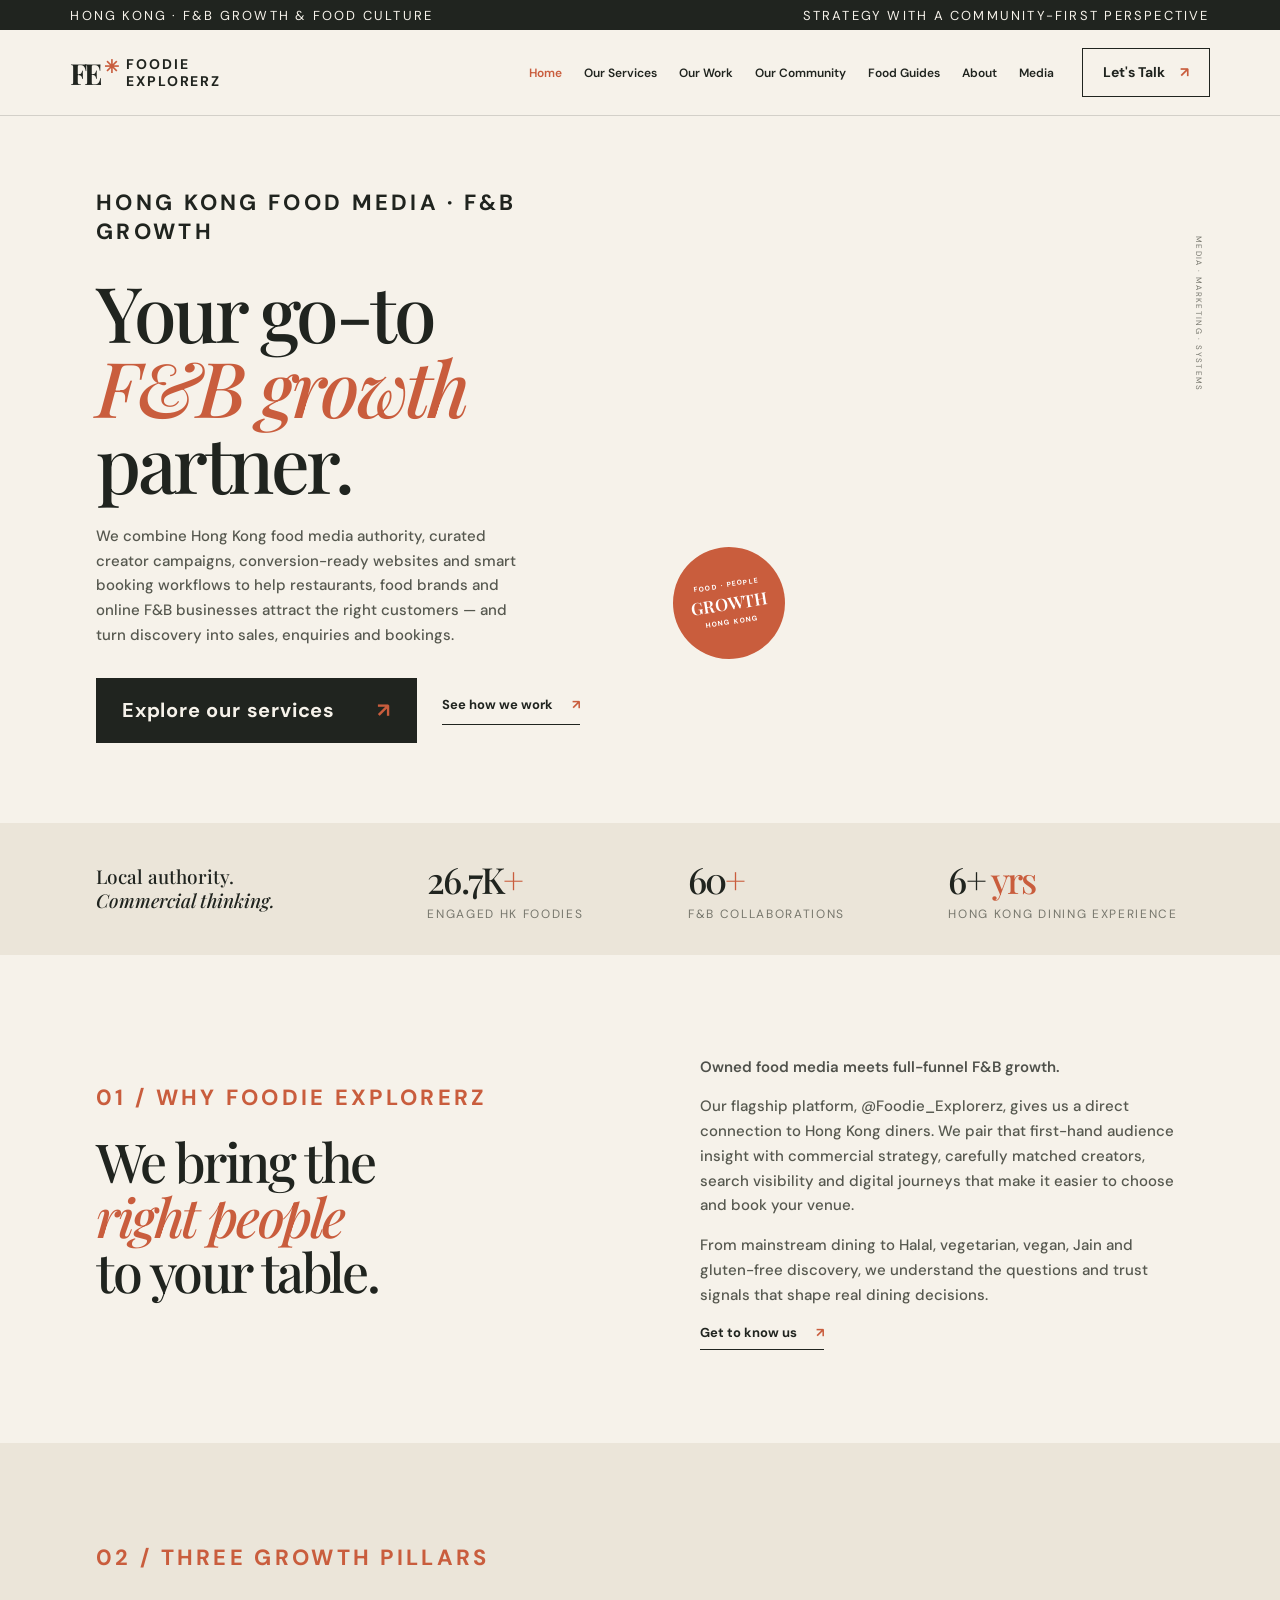
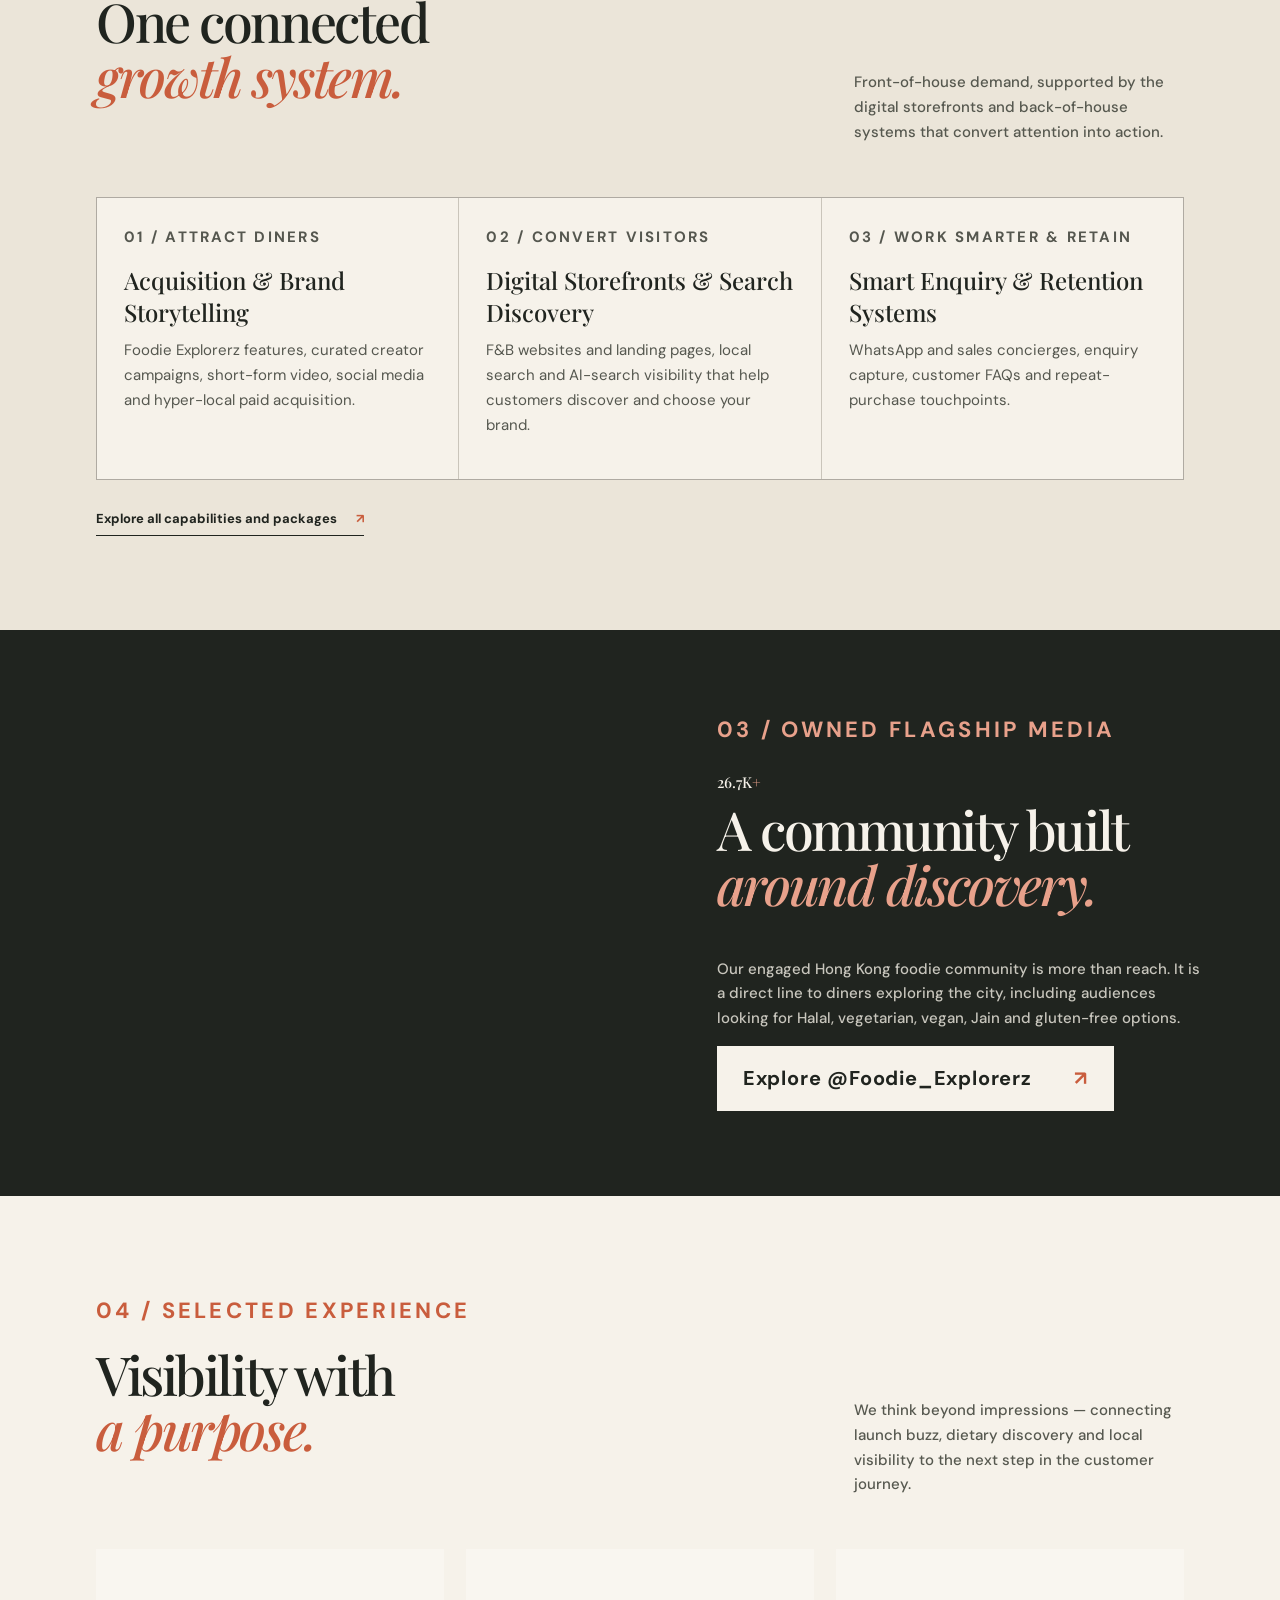
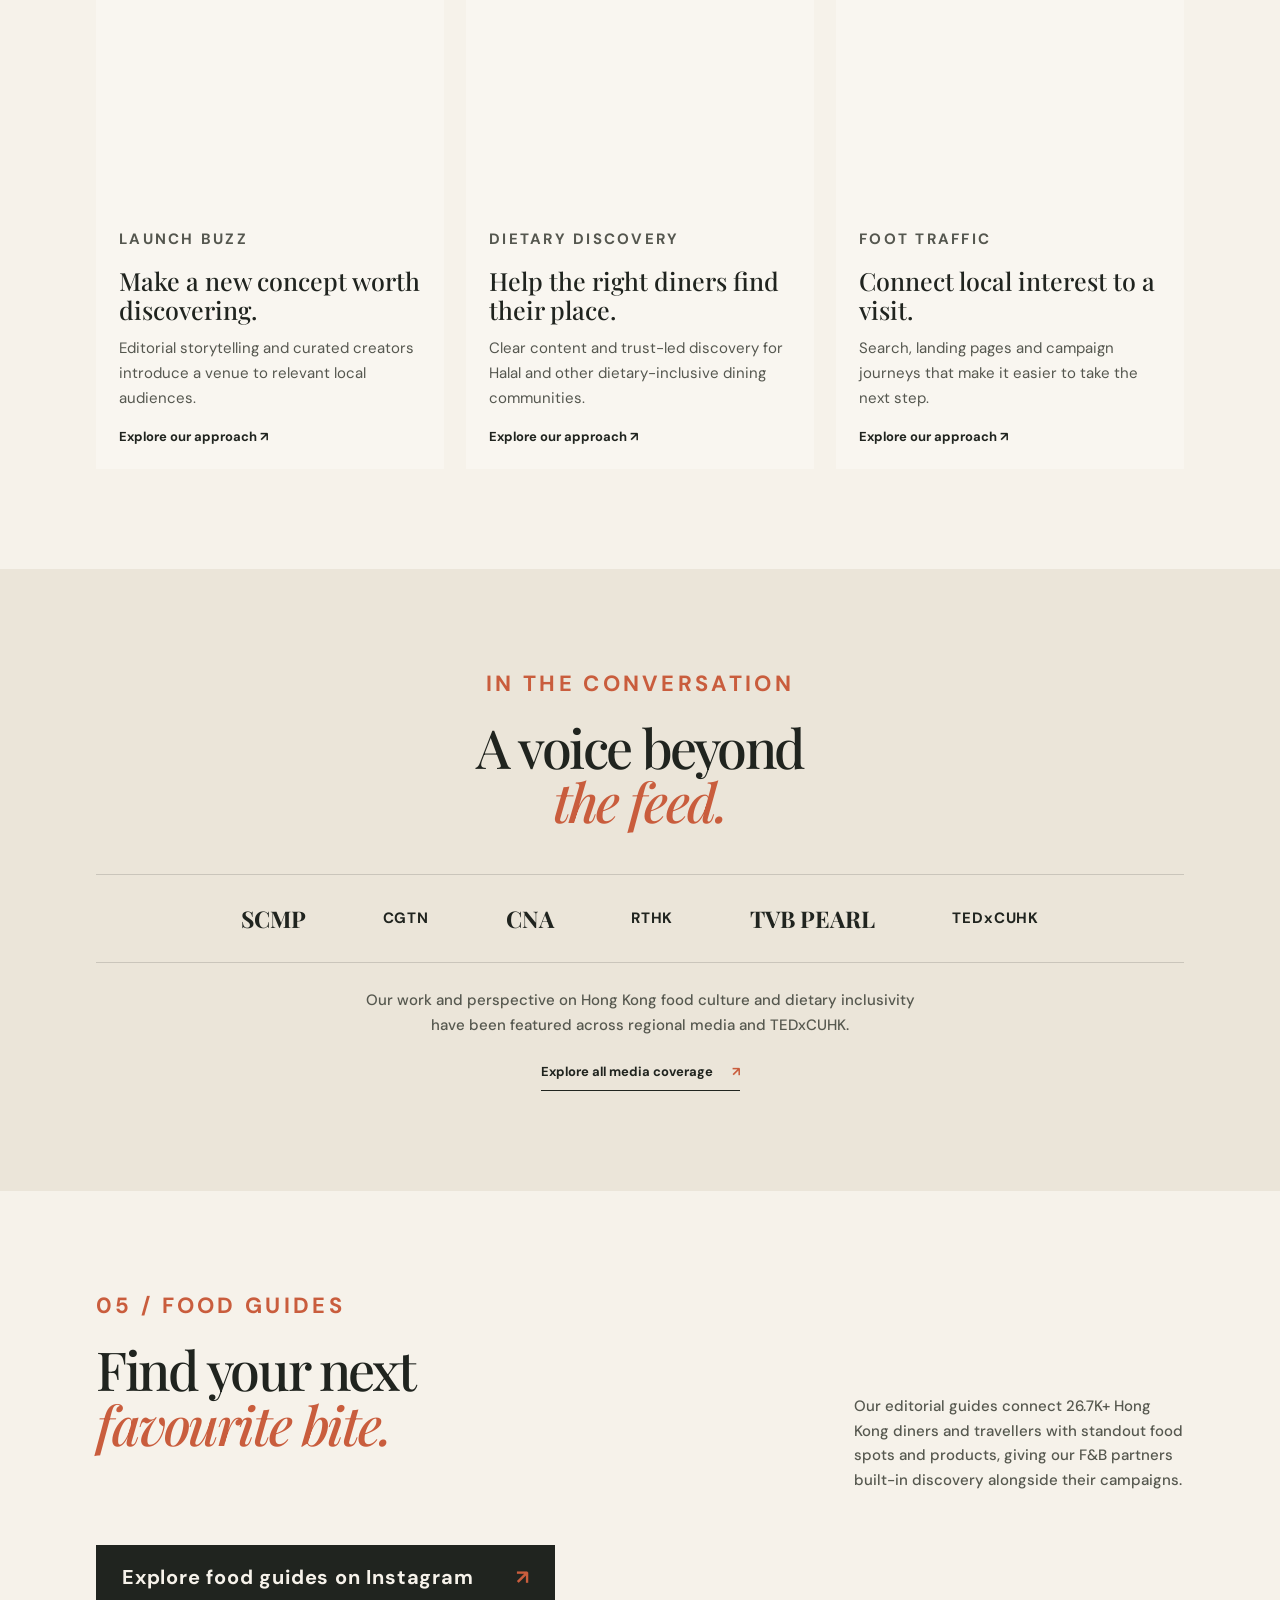
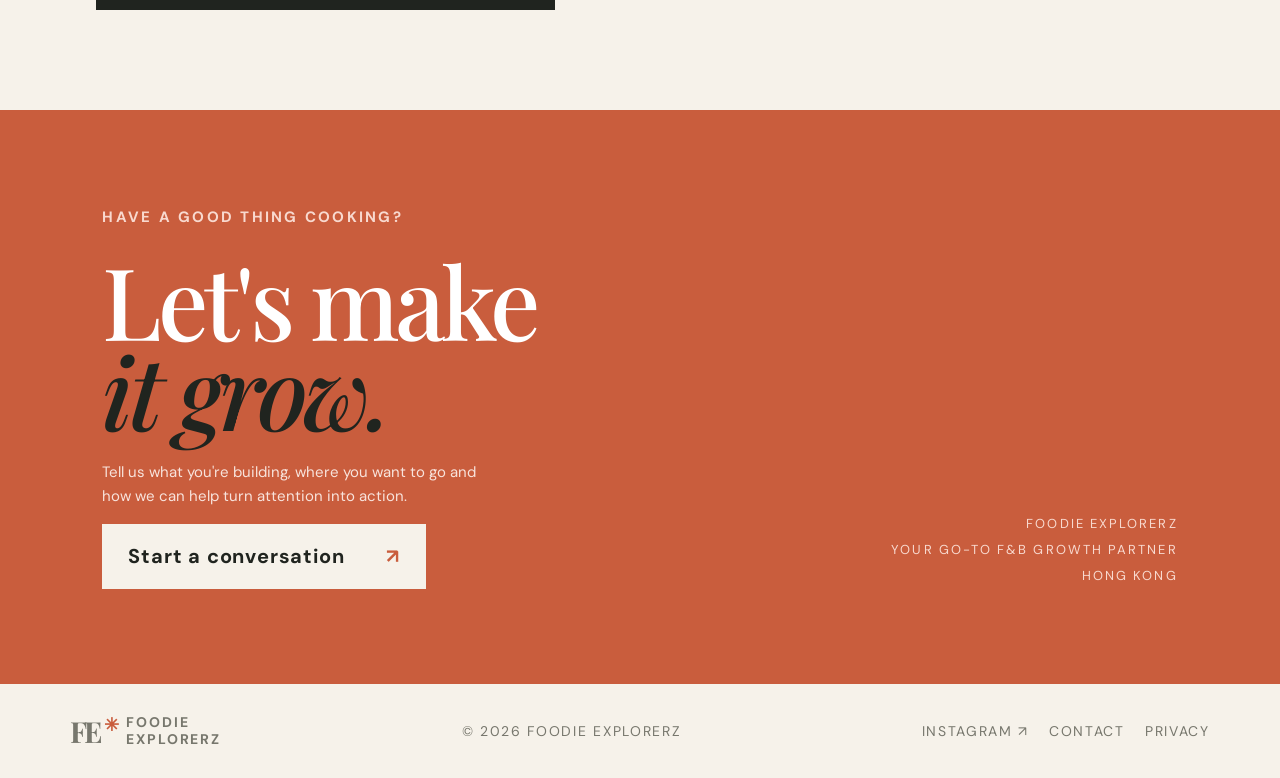
==== commit d562a688: "Use clean extensionless internal page URLs" ====
--- a/index.html
+++ b/index.html
@@ -1,14 +1,14 @@
-<!doctype html><html lang="en"><head><meta charset="utf-8"><meta name="viewport" content="width=device-width,initial-scale=1"><meta name="description" content="Hong Kong's F&B growth partner combining food media authority, curated creator campaigns, digital storefronts and smart booking workflows."><meta name="theme-color" content="#f6f2ea"><title>Foodie Explorerz — Your Go-to F&B Growth Partner | Foodie Explorerz</title><link rel="stylesheet" href="styles.css?v=20261124-launch-ready"></head><body><div class="topline"><span>Hong Kong · F&B growth & food culture</span><span>Strategy with a community-first perspective</span></div><header class="header"><a class="brand" href="index.html"><span class="brand-symbol">FE<b>✳</b></span><span class="brand-word">FOODIE<br>EXPLORERZ</span></a><button class="menu" aria-label="Toggle navigation" aria-expanded="false">☰</button><nav class="nav"><a class="active" href="index.html">Home</a><a class="" href="services.html">Our Services</a><a class="" href="work.html">Our Work</a><a href="community.html">Our Community</a><a href="guides.html">Food Guides</a><a class="" href="about.html">About</a><a href="media.html">Media</a><a class="nav-button " href="contact.html">Let's Talk <span>↗</span></a></nav></header><main>
-<section class="hero"><div class="hero-copy"><p class="eyebrow">HONG KONG FOOD MEDIA · F&B GROWTH</p><h1 class="display">Your go-to<br><em>F&B growth</em><br>partner.</h1><p class="body-copy">We combine Hong Kong food media authority, curated creator campaigns, conversion-ready websites and smart booking workflows to help restaurants, food brands and online F&B businesses attract the right customers — and turn discovery into sales, enquiries and bookings.</p><div class="actions"><a class="btn" href="services.html">Explore our services <span class="arrow">↗</span></a><a class="text-link" href="work.html">See how we work <span class="arrow">↗</span></a></div></div>
+<!doctype html><html lang="en"><head><meta charset="utf-8"><meta name="viewport" content="width=device-width,initial-scale=1"><meta name="description" content="Hong Kong's F&B growth partner combining food media authority, curated creator campaigns, digital storefronts and smart booking workflows."><meta name="theme-color" content="#f6f2ea"><title>Foodie Explorerz — Your Go-to F&B Growth Partner | Foodie Explorerz</title><link rel="stylesheet" href="styles.css?v=20261124-launch-ready"></head><body><div class="topline"><span>Hong Kong · F&B growth & food culture</span><span>Strategy with a community-first perspective</span></div><header class="header"><a class="brand" href="/"><span class="brand-symbol">FE<b>✳</b></span><span class="brand-word">FOODIE<br>EXPLORERZ</span></a><button class="menu" aria-label="Toggle navigation" aria-expanded="false">☰</button><nav class="nav"><a class="active" href="/">Home</a><a class="" href="/services">Our Services</a><a class="" href="/work">Our Work</a><a href="/community">Our Community</a><a href="/guides">Food Guides</a><a class="" href="/about">About</a><a href="/media">Media</a><a class="nav-button " href="/contact">Let's Talk <span>↗</span></a></nav></header><main>
+<section class="hero"><div class="hero-copy"><p class="eyebrow">HONG KONG FOOD MEDIA · F&B GROWTH</p><h1 class="display">Your go-to<br><em>F&B growth</em><br>partner.</h1><p class="body-copy">We combine Hong Kong food media authority, curated creator campaigns, conversion-ready websites and smart booking workflows to help restaurants, food brands and online F&B businesses attract the right customers — and turn discovery into sales, enquiries and bookings.</p><div class="actions"><a class="btn" href="/services">Explore our services <span class="arrow">↗</span></a><a class="text-link" href="/work">See how we work <span class="arrow">↗</span></a></div></div>
 <div class="hero-visual"><div class="hero-main"></div><div class="hero-inset"></div><div class="roundel"><small>FOOD · PEOPLE</small>GROWTH<span>HONG KONG</span></div><div class="hero-note">MEDIA · MARKETING · SYSTEMS</div></div></section>
 <section class="metrics"><div class="metric-intro">Local authority.<br><em>Commercial thinking.</em></div><div class="metric"><strong>26.7K<span>+</span></strong><small>ENGAGED HK FOODIES</small></div><div class="metric"><strong>60<span>+</span></strong><small>F&B COLLABORATIONS</small></div><div class="metric"><strong>6+<span> yrs</span></strong><small>HONG KONG DINING EXPERIENCE</small></div></section>
-<section class="section"><div class="split"><div><p class="kicker">01 / WHY FOODIE EXPLORERZ</p><h2 class="h2">We bring the<br><em>right people</em><br>to your table.</h2></div><div><p class="lead">Owned food media meets full-funnel F&B growth.</p><p class="body-copy">Our flagship platform, @Foodie_Explorerz, gives us a direct connection to Hong Kong diners. We pair that first-hand audience insight with commercial strategy, carefully matched creators, search visibility and digital journeys that make it easier to choose and book your venue.</p><p class="body-copy">From mainstream dining to Halal, vegetarian, vegan, Jain and gluten-free discovery, we understand the questions and trust signals that shape real dining decisions.</p><a class="text-link" href="about.html">Get to know us <span class="arrow">↗</span></a></div></div><!-- REPLACE WITH REAL HK SHOOT PHOTO: authentic Hong Kong restaurant kitchen or chef at work. -->
+<section class="section"><div class="split"><div><p class="kicker">01 / WHY FOODIE EXPLORERZ</p><h2 class="h2">We bring the<br><em>right people</em><br>to your table.</h2></div><div><p class="lead">Owned food media meets full-funnel F&B growth.</p><p class="body-copy">Our flagship platform, @Foodie_Explorerz, gives us a direct connection to Hong Kong diners. We pair that first-hand audience insight with commercial strategy, carefully matched creators, search visibility and digital journeys that make it easier to choose and book your venue.</p><p class="body-copy">From mainstream dining to Halal, vegetarian, vegan, Jain and gluten-free discovery, we understand the questions and trust signals that shape real dining decisions.</p><a class="text-link" href="/about">Get to know us <span class="arrow">↗</span></a></div></div>
 </section>
-<section class="section services-preview"><div class="section-head"><div><p class="kicker">02 / THREE GROWTH PILLARS</p><h2 class="h2">One connected<br><em>growth system.</em></h2></div><p class="body-copy">Front-of-house demand, supported by the digital storefronts and back-of-house systems that convert attention into action.</p></div><div class="feature-list pillars"><article class="feature"><p class="kicker">01 / ATTRACT DINERS</p><h3>Acquisition & Brand Storytelling</h3><p>Foodie Explorerz features, curated creator campaigns, short-form video, social media and hyper-local paid acquisition.</p></article><article class="feature"><p class="kicker">02 / CONVERT VISITORS</p><h3>Digital Storefronts & Search Discovery</h3><p>F&B websites and landing pages, local search and AI-search visibility that help customers discover and choose your brand.</p></article><article class="feature"><p class="kicker">03 / WORK SMARTER & RETAIN</p><h3>Smart Enquiry & Retention Systems</h3><p>WhatsApp and sales concierges, enquiry capture, customer FAQs and repeat-purchase touchpoints.</p></article></div><div style="margin-top:28px"><a class="text-link" href="services.html">Explore all capabilities and packages <span class="arrow">↗</span></a></div></section>
-<!-- REPLACE WITH REAL HK SHOOT PHOTO: Hong Kong diners sharing a meal; use an owned community photograph. -->
+<section class="section services-preview"><div class="section-head"><div><p class="kicker">02 / THREE GROWTH PILLARS</p><h2 class="h2">One connected<br><em>growth system.</em></h2></div><p class="body-copy">Front-of-house demand, supported by the digital storefronts and back-of-house systems that convert attention into action.</p></div><div class="feature-list pillars"><article class="feature"><p class="kicker">01 / ATTRACT DINERS</p><h3>Acquisition & Brand Storytelling</h3><p>Foodie Explorerz features, curated creator campaigns, short-form video, social media and hyper-local paid acquisition.</p></article><article class="feature"><p class="kicker">02 / CONVERT VISITORS</p><h3>Digital Storefronts & Search Discovery</h3><p>F&B websites and landing pages, local search and AI-search visibility that help customers discover and choose your brand.</p></article><article class="feature"><p class="kicker">03 / WORK SMARTER & RETAIN</p><h3>Smart Enquiry & Retention Systems</h3><p>WhatsApp and sales concierges, enquiry capture, customer FAQs and repeat-purchase touchpoints.</p></article></div><div style="margin-top:28px"><a class="text-link" href="/services">Explore all capabilities and packages <span class="arrow">↗</span></a></div></section>
+
 <section class="dark-feature"><div class="dark-image"></div><div class="dark-copy"><p class="kicker">03 / OWNED FLAGSHIP MEDIA</p><p class="big-number">26.7K<span>+</span></p><h2 class="h2">A community built<br><em>around discovery.</em></h2><p class="body-copy" style="color:#c8c6bd">Our engaged Hong Kong foodie community is more than reach. It is a direct line to diners exploring the city, including audiences looking for Halal, vegetarian, vegan, Jain and gluten-free options.</p><a class="btn btn-light" href="https://www.instagram.com/foodie_explorerz/" target="_blank" rel="noopener">Explore @Foodie_Explorerz <span class="arrow">↗</span></a></div></section>
-<section class="section"><div class="section-head"><div><p class="kicker">04 / SELECTED EXPERIENCE</p><h2 class="h2">Visibility with<br><em>a purpose.</em></h2></div><p class="body-copy">We think beyond impressions — connecting launch buzz, dietary discovery and local visibility to the next step in the customer journey.</p></div><div class="cards"><article class="card"><!-- REPLACE WITH REAL HK SHOOT PHOTO: relevant restaurant, menu or campaign image for this case-study card. -->
-<div class="card-image" style="background-image:url('https://maryamdps.github.io/Bushra%20restaurant.jpg')"></div><div class="card-content"><p class="kicker">LAUNCH BUZZ</p><h3>Make a new concept worth discovering.</h3><p>Editorial storytelling and curated creators introduce a venue to relevant local audiences.</p><a href="work.html">Explore our approach ↗</a></div></article><article class="card"><div class="card-image" style="background-image:url('https://images.unsplash.com/photo-1555396273-367ea4eb4db5?auto=format&fit=crop&w=900&q=85')"></div><div class="card-content"><p class="kicker">DIETARY DISCOVERY</p><h3>Help the right diners find their place.</h3><p>Clear content and trust-led discovery for Halal and other dietary-inclusive dining communities.</p><a href="work.html">Explore our approach ↗</a></div></article><article class="card"><div class="card-image" style="background-image:url('https://images.unsplash.com/photo-1517248135467-4c7edcad34c4?auto=format&fit=crop&w=900&q=85')"></div><div class="card-content"><p class="kicker">FOOT TRAFFIC</p><h3>Connect local interest to a visit.</h3><p>Search, landing pages and campaign journeys that make it easier to take the next step.</p><a href="work.html">Explore our approach ↗</a></div></article></div></section>
-<section class="section press"><p class="kicker">IN THE CONVERSATION</p><h2 class="h2">A voice beyond<br><em>the feed.</em></h2><div class="press-logos"><span>SCMP</span><span>CGTN</span><span>CNA</span><span>RTHK</span><span>TVB PEARL</span><span>TEDxCUHK</span></div><p class="body-copy" style="max-width:570px;margin:25px auto 0">Our work and perspective on Hong Kong food culture and dietary inclusivity have been featured across regional media and TEDxCUHK.</p><div class="press-more"><a class="text-link" href="media.html">Explore all media coverage <span class="arrow">↗</span></a></div></section>
+<section class="section"><div class="section-head"><div><p class="kicker">04 / SELECTED EXPERIENCE</p><h2 class="h2">Visibility with<br><em>a purpose.</em></h2></div><p class="body-copy">We think beyond impressions — connecting launch buzz, dietary discovery and local visibility to the next step in the customer journey.</p></div><div class="cards"><article class="card">
+<div class="card-image" style="background-image:url('https://maryamdps.github.io/Bushra%20restaurant.jpg')"></div><div class="card-content"><p class="kicker">LAUNCH BUZZ</p><h3>Make a new concept worth discovering.</h3><p>Editorial storytelling and curated creators introduce a venue to relevant local audiences.</p><a href="/work">Explore our approach ↗</a></div></article><article class="card"><div class="card-image" style="background-image:url('https://images.unsplash.com/photo-1555396273-367ea4eb4db5?auto=format&fit=crop&w=900&q=85')"></div><div class="card-content"><p class="kicker">DIETARY DISCOVERY</p><h3>Help the right diners find their place.</h3><p>Clear content and trust-led discovery for Halal and other dietary-inclusive dining communities.</p><a href="/work">Explore our approach ↗</a></div></article><article class="card"><div class="card-image" style="background-image:url('https://images.unsplash.com/photo-1517248135467-4c7edcad34c4?auto=format&fit=crop&w=900&q=85')"></div><div class="card-content"><p class="kicker">FOOT TRAFFIC</p><h3>Connect local interest to a visit.</h3><p>Search, landing pages and campaign journeys that make it easier to take the next step.</p><a href="/work">Explore our approach ↗</a></div></article></div></section>
+<section class="section press"><p class="kicker">IN THE CONVERSATION</p><h2 class="h2">A voice beyond<br><em>the feed.</em></h2><div class="press-logos"><span>SCMP</span><span>CGTN</span><span>CNA</span><span>RTHK</span><span>TVB PEARL</span><span>TEDxCUHK</span></div><p class="body-copy" style="max-width:570px;margin:25px auto 0">Our work and perspective on Hong Kong food culture and dietary inclusivity have been featured across regional media and TEDxCUHK.</p><div class="press-more"><a class="text-link" href="/media">Explore all media coverage <span class="arrow">↗</span></a></div></section>
 <section class="section"><div class="section-head"><div><p class="kicker">05 / FOOD GUIDES</p><h2 class="h2">Find your next<br><em>favourite bite.</em></h2></div><p class="body-copy">Our editorial guides connect 26.7K+ Hong Kong diners and travellers with standout food spots and products, giving our F&B partners built-in discovery alongside their campaigns.</p></div><a class="btn" href="https://www.instagram.com/foodie_explorerz/" target="_blank" rel="noopener">Explore food guides on Instagram <span class="arrow">↗</span></a></section>
-<section class="cta"><div><p class="kicker">HAVE A GOOD THING COOKING?</p><h2>Let's make<br><em>it grow.</em></h2><p>Tell us what you're building, where you want to go and how we can help turn attention into action.</p><a class="btn btn-light" href="contact.html">Start a conversation <span class="arrow">↗</span></a></div><div class="cta-aside">FOODIE EXPLORERZ<br>YOUR GO-TO F&B GROWTH PARTNER<br>HONG KONG</div></section></main><footer class="footer"><a class="brand" href="index.html"><span class="brand-symbol">FE<b>✳</b></span><span class="brand-word">FOODIE<br>EXPLORERZ</span></a><span>© <span data-year></span> FOODIE EXPLORERZ</span><div class="footer-links"><a href="https://www.instagram.com/foodie_explorerz/" target="_blank" rel="noopener">INSTAGRAM ↗</a><a href="contact.html">CONTACT</a><a href="privacy.html">PRIVACY</a></div></footer><script src="script.js"></script></body></html>+<section class="cta"><div><p class="kicker">HAVE A GOOD THING COOKING?</p><h2>Let's make<br><em>it grow.</em></h2><p>Tell us what you're building, where you want to go and how we can help turn attention into action.</p><a class="btn btn-light" href="/contact">Start a conversation <span class="arrow">↗</span></a></div><div class="cta-aside">FOODIE EXPLORERZ<br>YOUR GO-TO F&B GROWTH PARTNER<br>HONG KONG</div></section></main><footer class="footer"><a class="brand" href="/"><span class="brand-symbol">FE<b>✳</b></span><span class="brand-word">FOODIE<br>EXPLORERZ</span></a><span>© <span data-year></span> FOODIE EXPLORERZ</span><div class="footer-links"><a href="https://www.instagram.com/foodie_explorerz/" target="_blank" rel="noopener">INSTAGRAM ↗</a><a href="/contact">CONTACT</a><a href="/privacy">PRIVACY</a></div></footer><script src="script.js"></script></body></html>
--- a/styles.css
+++ b/styles.css
@@ -489,6 +489,8 @@
 .services-intro{display:grid;grid-template-columns:1fr 1fr;gap:30px 8%;align-items:end;margin-bottom:42px}
 .services-intro .kicker{grid-column:1/-1;margin:0}
 .services-intro .h2{margin:0}
+.services-intro .services-intro-title{grid-column:1/-1;margin:0}
+.services-intro .services-intro-subtitle{font:500 clamp(27px,3.2vw,42px)/1.08 var(--serif);letter-spacing:-.04em;margin:0}
 .services-intro .body-copy{max-width:470px;margin:0 0 5px}
 .service-pillar-grid{display:grid;grid-template-columns:repeat(3,minmax(0,1fr));gap:18px;align-items:stretch}
 .service-pillar{padding:26px 22px 18px;border:1px solid var(--line);background:rgba(246,242,234,.62);scroll-margin-top:110px;min-width:0}
@@ -600,3 +602,17 @@
   padding-left:0;
   padding-right:0;
 }
+
+
+/* Privacy notice: keep section headings simple and restrained */
+.privacy-page .section .split .h2{
+  font:600 21px/1.35 var(--sans);
+  letter-spacing:0;
+  margin:0 0 12px;
+}
+.privacy-page .section .split .h2 em{
+  font-style:normal;
+}
+@media(max-width:650px){
+  .privacy-page .section .split .h2{font-size:19px}
+}
